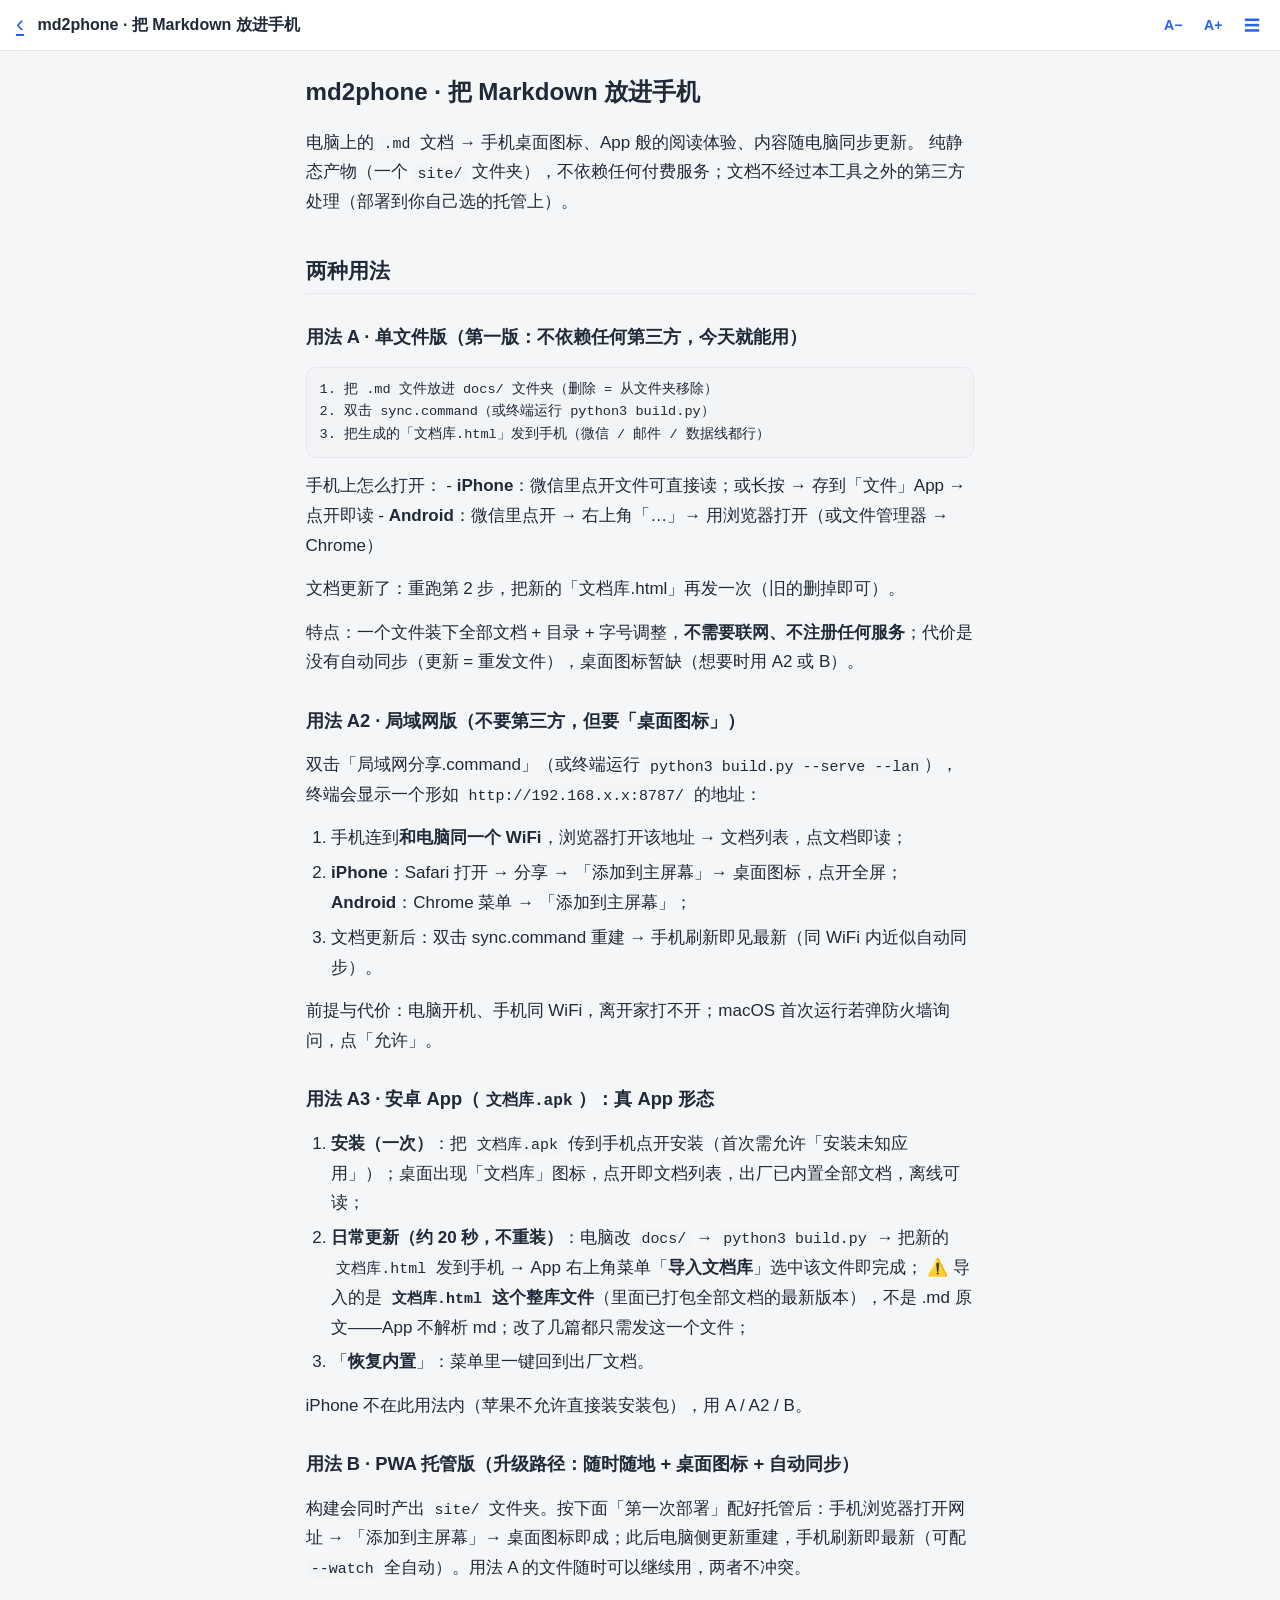
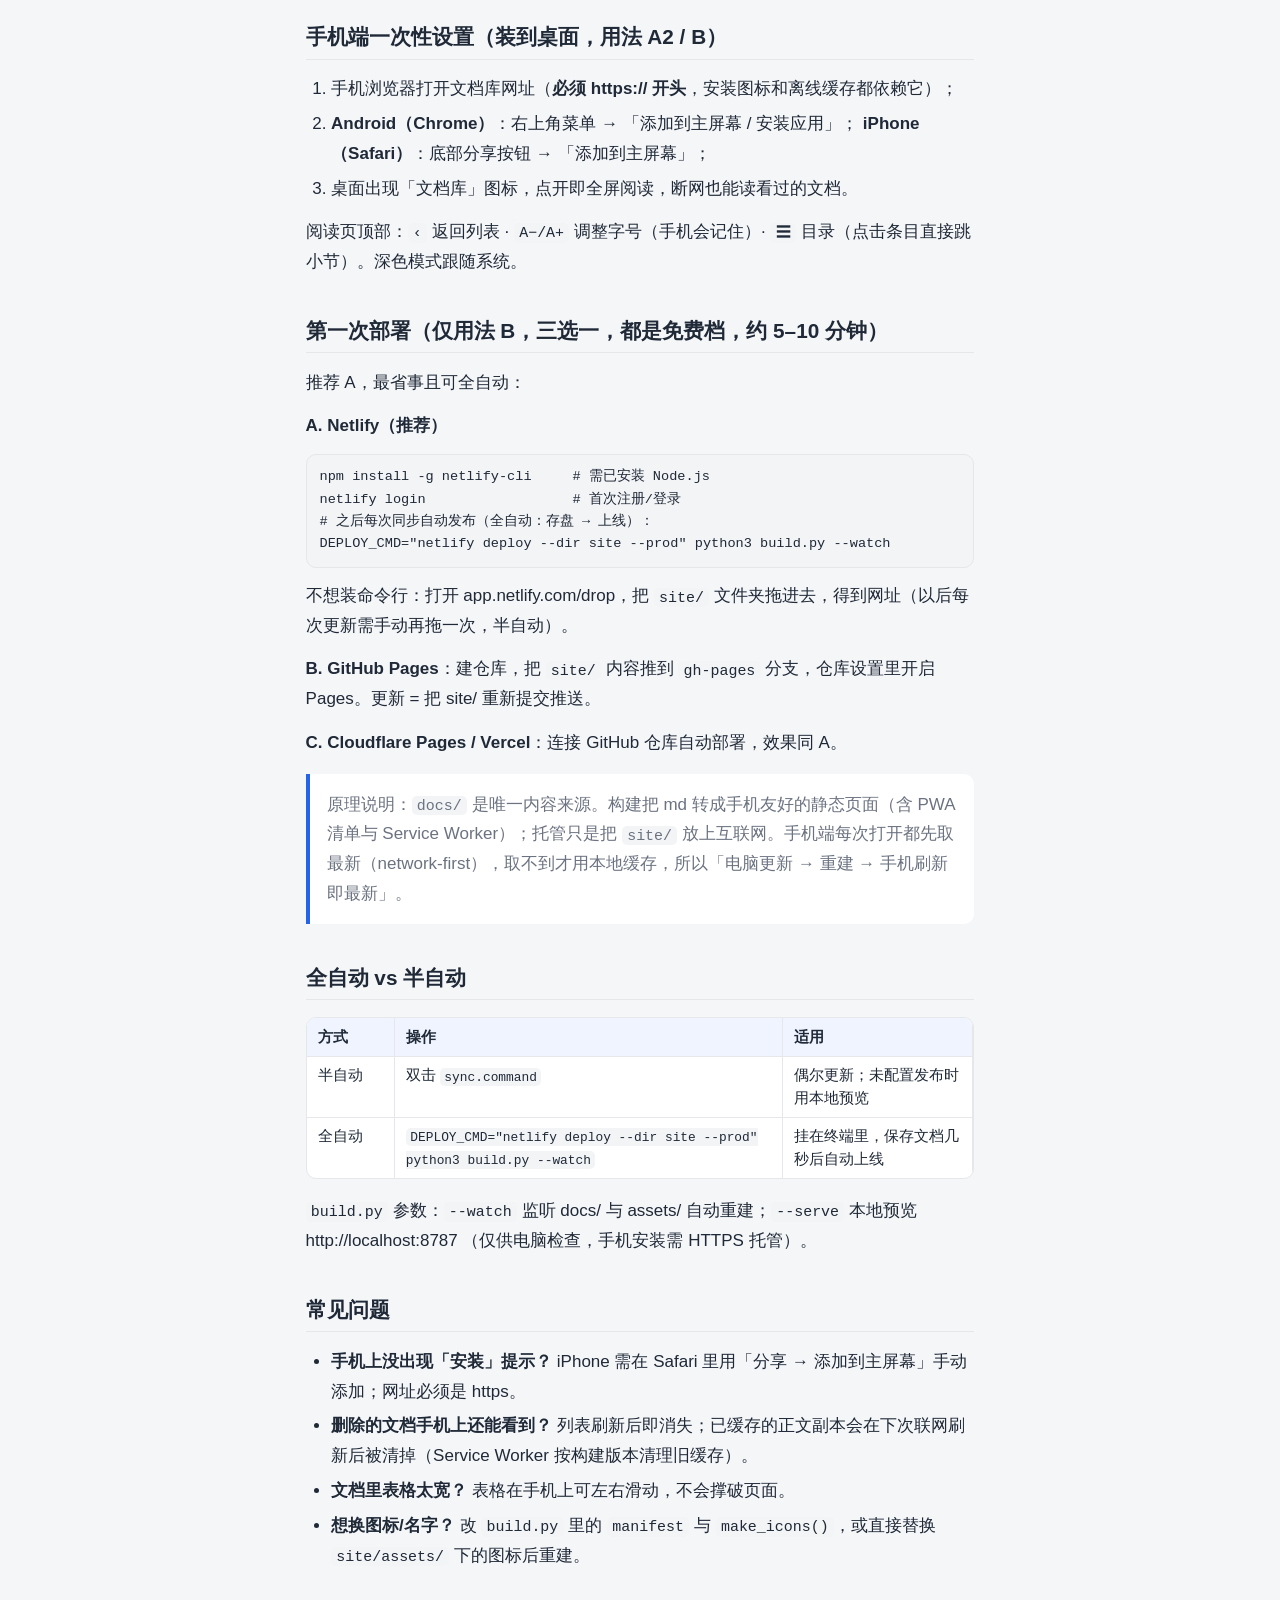
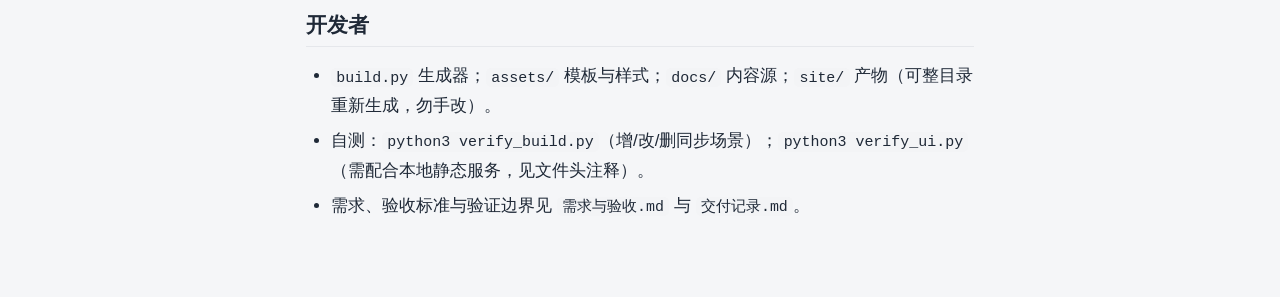
==== 04c6e90faa.html @ 12376748 "publish 2026-10-01 10:31:27（18 files）" ====
<!doctype html>
<html lang="zh-CN">
<head>
<meta charset="utf-8">
<meta name="viewport" content="width=device-width,initial-scale=1,viewport-fit=cover">
<title>md2phone · 把 Markdown 放进手机 · 文档库</title>
<meta name="theme-color" content="#2563eb">
<meta name="robots" content="noindex">
<meta name="apple-mobile-web-app-capable" content="yes">
<meta name="apple-mobile-web-app-status-bar-style" content="default">
<meta name="apple-mobile-web-app-title" content="文档库">
<link rel="manifest" href="manifest.webmanifest">
<link rel="apple-touch-icon" href="assets/apple-touch-icon.png">
<link rel="icon" type="image/png" href="assets/icon-64.png">
<link rel="stylesheet" href="style.css">
</head>
<body>
<header class="top">
  <a class="icon-btn back" href="index.html" aria-label="返回列表">‹</a>
  <div class="title">md2phone · 把 Markdown 放进手机</div>
  <button class="icon-btn fs" data-fs="-1" aria-label="缩小字号">A−</button>
  <button class="icon-btn fs" data-fs="1" aria-label="放大字号">A+</button>
  <button class="icon-btn" id="tocBtn" aria-label="目录">☰</button>
</header>
<div class="toc-backdrop"></div>
<nav class="toc-panel" aria-label="目录">
  <div class="toc-head">目录</div>
<a class="lv2" href="#_1">两种用法</a>
<a class="lv3" href="#a">用法 A · 单文件版（第一版：不依赖任何第三方，今天就能用）</a>
<a class="lv3" href="#a2">用法 A2 · 局域网版（不要第三方，但要「桌面图标」）</a>
<a class="lv3" href="#a3-appapk-app">用法 A3 · 安卓 App（文档库.apk）：真 App 形态</a>
<a class="lv3" href="#b-pwa">用法 B · PWA 托管版（升级路径：随时随地 + 桌面图标 + 自动同步）</a>
<a class="lv2" href="#a2-b">手机端一次性设置（装到桌面，用法 A2 / B）</a>
<a class="lv2" href="#b-510">第一次部署（仅用法 B，三选一，都是免费档，约 5–10 分钟）</a>
<a class="lv2" href="#vs">全自动 vs 半自动</a>
<a class="lv2" href="#_2">常见问题</a>
<a class="lv2" href="#_3">开发者</a>
</nav>
<main><article class="doc">
<h1 id="md2phone-markdown">md2phone · 把 Markdown 放进手机</h1>
<p>电脑上的 <code>.md</code> 文档 → 手机桌面图标、App 般的阅读体验、内容随电脑同步更新。
纯静态产物（一个 <code>site/</code> 文件夹），不依赖任何付费服务；文档不经过本工具之外的第三方处理（部署到你自己选的托管上）。</p>
<h2 id="_1">两种用法</h2>
<h3 id="a">用法 A · 单文件版（第一版：不依赖任何第三方，今天就能用）</h3>
<pre><code>1. 把 .md 文件放进 docs/ 文件夹（删除 = 从文件夹移除）
2. 双击 sync.command（或终端运行 python3 build.py）
3. 把生成的「文档库.html」发到手机（微信 / 邮件 / 数据线都行）
</code></pre>
<p>手机上怎么打开：
- <strong>iPhone</strong>：微信里点开文件可直接读；或长按 → 存到「文件」App → 点开即读
- <strong>Android</strong>：微信里点开 → 右上角「…」→ 用浏览器打开（或文件管理器 → Chrome）</p>
<p>文档更新了：重跑第 2 步，把新的「文档库.html」再发一次（旧的删掉即可）。</p>
<p>特点：一个文件装下全部文档 + 目录 + 字号调整，<strong>不需要联网、不注册任何服务</strong>；代价是没有自动同步（更新 = 重发文件），桌面图标暂缺（想要时用 A2 或 B）。</p>
<h3 id="a2">用法 A2 · 局域网版（不要第三方，但要「桌面图标」）</h3>
<p>双击「局域网分享.command」（或终端运行 <code>python3 build.py --serve --lan</code>），终端会显示一个形如 <code>http://192.168.x.x:8787/</code> 的地址：</p>
<ol>
<li>手机连到<strong>和电脑同一个 WiFi</strong>，浏览器打开该地址 → 文档列表，点文档即读；</li>
<li><strong>iPhone</strong>：Safari 打开 → 分享 → 「添加到主屏幕」→ 桌面图标，点开全屏；
   <strong>Android</strong>：Chrome 菜单 → 「添加到主屏幕」；</li>
<li>文档更新后：双击 sync.command 重建 → 手机刷新即见最新（同 WiFi 内近似自动同步）。</li>
</ol>
<p>前提与代价：电脑开机、手机同 WiFi，离开家打不开；macOS 首次运行若弹防火墙询问，点「允许」。</p>
<h3 id="a3-appapk-app">用法 A3 · 安卓 App（<code>文档库.apk</code>）：真 App 形态</h3>
<ol>
<li><strong>安装（一次）</strong>：把 <code>文档库.apk</code> 传到手机点开安装（首次需允许「安装未知应用」）；桌面出现「文档库」图标，点开即文档列表，出厂已内置全部文档，离线可读；</li>
<li><strong>日常更新（约 20 秒，不重装）</strong>：电脑改 <code>docs/</code> → <code>python3 build.py</code> → 把新的 <code>文档库.html</code> 发到手机 → App 右上角菜单「<strong>导入文档库</strong>」选中该文件即完成；
   ⚠️ 导入的是 <strong><code>文档库.html</code> 这个整库文件</strong>（里面已打包全部文档的最新版本），不是 .md 原文——App 不解析 md；改了几篇都只需发这一个文件；</li>
<li>「<strong>恢复内置</strong>」：菜单里一键回到出厂文档。</li>
</ol>
<p>iPhone 不在此用法内（苹果不允许直接装安装包），用 A / A2 / B。</p>
<h3 id="b-pwa">用法 B · PWA 托管版（升级路径：随时随地 + 桌面图标 + 自动同步）</h3>
<p>构建会同时产出 <code>site/</code> 文件夹。按下面「第一次部署」配好托管后：手机浏览器打开网址 → 「添加到主屏幕」→ 桌面图标即成；此后电脑侧更新重建，手机刷新即最新（可配 <code>--watch</code> 全自动）。用法 A 的文件随时可以继续用，两者不冲突。</p>
<h2 id="a2-b">手机端一次性设置（装到桌面，用法 A2 / B）</h2>
<ol>
<li>手机浏览器打开文档库网址（<strong>必须 https:// 开头</strong>，安装图标和离线缓存都依赖它）；</li>
<li><strong>Android（Chrome）</strong>：右上角菜单 → 「添加到主屏幕 / 安装应用」；
   <strong>iPhone（Safari）</strong>：底部分享按钮 → 「添加到主屏幕」；</li>
<li>桌面出现「文档库」图标，点开即全屏阅读，断网也能读看过的文档。</li>
</ol>
<p>阅读页顶部：<code>‹</code> 返回列表 · <code>A−/A+</code> 调整字号（手机会记住）· <code>☰</code> 目录（点击条目直接跳小节）。深色模式跟随系统。</p>
<h2 id="b-510">第一次部署（仅用法 B，三选一，都是免费档，约 5–10 分钟）</h2>
<p>推荐 A，最省事且可全自动：</p>
<p><strong>A. Netlify（推荐）</strong></p>
<pre><code class="language-bash">npm install -g netlify-cli     # 需已安装 Node.js
netlify login                  # 首次注册/登录
# 之后每次同步自动发布（全自动：存盘 → 上线）：
DEPLOY_CMD=&quot;netlify deploy --dir site --prod&quot; python3 build.py --watch
</code></pre>
<p>不想装命令行：打开 app.netlify.com/drop，把 <code>site/</code> 文件夹拖进去，得到网址（以后每次更新需手动再拖一次，半自动）。</p>
<p><strong>B. GitHub Pages</strong>：建仓库，把 <code>site/</code> 内容推到 <code>gh-pages</code> 分支，仓库设置里开启 Pages。更新 = 把 site/ 重新提交推送。</p>
<p><strong>C. Cloudflare Pages / Vercel</strong>：连接 GitHub 仓库自动部署，效果同 A。</p>
<blockquote>
<p>原理说明：<code>docs/</code> 是唯一内容来源。构建把 md 转成手机友好的静态页面（含 PWA 清单与 Service Worker）；托管只是把 <code>site/</code> 放上互联网。手机端每次打开都先取最新（network-first），取不到才用本地缓存，所以「电脑更新 → 重建 → 手机刷新即最新」。</p>
</blockquote>
<h2 id="vs">全自动 vs 半自动</h2>
<div class="table-wrap"><table>
<thead>
<tr>
<th>方式</th>
<th>操作</th>
<th>适用</th>
</tr>
</thead>
<tbody>
<tr>
<td>半自动</td>
<td>双击 <code>sync.command</code></td>
<td>偶尔更新；未配置发布时用本地预览</td>
</tr>
<tr>
<td>全自动</td>
<td><code>DEPLOY_CMD="netlify deploy --dir site --prod" python3 build.py --watch</code></td>
<td>挂在终端里，保存文档几秒后自动上线</td>
</tr>
</tbody>
</table></div>
<p><code>build.py</code> 参数：<code>--watch</code> 监听 docs/ 与 assets/ 自动重建；<code>--serve</code> 本地预览 http://localhost:8787 （仅供电脑检查，手机安装需 HTTPS 托管）。</p>
<h2 id="_2">常见问题</h2>
<ul>
<li><strong>手机上没出现「安装」提示？</strong> iPhone 需在 Safari 里用「分享 → 添加到主屏幕」手动添加；网址必须是 https。</li>
<li><strong>删除的文档手机上还能看到？</strong> 列表刷新后即消失；已缓存的正文副本会在下次联网刷新后被清掉（Service Worker 按构建版本清理旧缓存）。</li>
<li><strong>文档里表格太宽？</strong> 表格在手机上可左右滑动，不会撑破页面。</li>
<li><strong>想换图标/名字？</strong> 改 <code>build.py</code> 里的 <code>manifest</code> 与 <code>make_icons()</code>，或直接替换 <code>site/assets/</code> 下的图标后重建。</li>
</ul>
<h2 id="_3">开发者</h2>
<ul>
<li><code>build.py</code> 生成器；<code>assets/</code> 模板与样式；<code>docs/</code> 内容源；<code>site/</code> 产物（可整目录重新生成，勿手改）。</li>
<li>自测：<code>python3 verify_build.py</code>（增/改/删同步场景）；<code>python3 verify_ui.py</code>（需配合本地静态服务，见文件头注释）。</li>
<li>需求、验收标准与验证边界见 <code>需求与验收.md</code> 与 <code>交付记录.md</code>。</li>
</ul>
</article></main>
<script src="app.js"></script>
</body>
</html>
---- style.css ----
:root {
  --fs: 17px;
  --bg: #f5f6f8;
  --card: #ffffff;
  --text: #1f2937;
  --muted: #6b7280;
  --brand: #2563eb;
  --brand-weak: #eff4ff;
  --line: #e5e7eb;
  --code-bg: #f3f4f6;
  --shadow: 0 1px 3px rgba(15, 23, 42, .08);
}
@media (prefers-color-scheme: dark) {
  :root {
    --bg: #0f1419;
    --card: #1a2028;
    --text: #e6e9ee;
    --muted: #9aa4b2;
    --brand: #6d9bff;
    --brand-weak: #1c2740;
    --line: #2a323d;
    --code-bg: #242c37;
    --shadow: 0 1px 3px rgba(0, 0, 0, .4);
  }
}
* { box-sizing: border-box; }
html { -webkit-text-size-adjust: 100%; }
body {
  margin: 0;
  background: var(--bg);
  color: var(--text);
  font: var(--fs)/1.75 -apple-system, "PingFang SC", "Noto Sans SC", "Microsoft YaHei", sans-serif;
}

/* ---- 顶栏 ---- */
.top {
  position: sticky; top: 0; z-index: 10;
  display: flex; align-items: center; gap: .25rem;
  padding: .55rem .7rem;
  padding-top: calc(.55rem + env(safe-area-inset-top));
  background: var(--card);
  border-bottom: 1px solid var(--line);
}
.top .title {
  flex: 1; min-width: 0;
  font-size: 1rem; font-weight: 600;
  white-space: nowrap; overflow: hidden; text-overflow: ellipsis;
}
.top .title.brand { text-align: left; padding-left: .35rem; }
.top .count { font-size: .78rem; color: var(--muted); white-space: nowrap; }
.icon-btn {
  flex: none;
  border: none; background: none; color: var(--brand);
  font-size: 1.02rem; line-height: 1;
  padding: .42rem .55rem; border-radius: .55rem;
  cursor: pointer; -webkit-tap-highlight-color: transparent;
}
.icon-btn:active { background: var(--brand-weak); }
.icon-btn.back { font-size: 1.5rem; padding: .2rem .6rem .35rem .3rem; }
.icon-btn.fs { font-size: .88rem; font-weight: 600; }

/* ---- 首页列表 ---- */
.list { max-width: 40rem; margin: 0 auto; padding: 1rem .9rem 2rem; }
.card {
  display: block;
  background: var(--card);
  border: 1px solid var(--line);
  border-radius: 14px;
  padding: .95rem 1.1rem;
  margin-bottom: .8rem;
  box-shadow: var(--shadow);
  color: inherit; text-decoration: none;
}
.card:active { background: var(--brand-weak); }
.card h2 { margin: 0 0 .35rem; font-size: 1.02rem; line-height: 1.5; }
.card .meta { font-size: .78rem; color: var(--muted); }
.empty {
  text-align: center; color: var(--muted);
  padding: 3.5rem 1rem; font-size: .92rem; line-height: 2;
}
.foot {
  max-width: 40rem; margin: 0 auto;
  padding: 0 1rem calc(1.5rem + env(safe-area-inset-bottom));
  text-align: center; font-size: .72rem; color: var(--muted);
}

/* ---- 阅读页 ---- */
main > .doc, main > article {
  max-width: 44rem; margin: 0 auto;
  padding: 1.15rem 1.1rem calc(4rem + env(safe-area-inset-bottom));
}
.doc h1 { font-size: 1.42em; line-height: 1.4; margin: .2em 0 .8em; }
.doc h2 {
  font-size: 1.22em; line-height: 1.45;
  margin: 1.9em 0 .7em; padding-bottom: .3em;
  border-bottom: 1px solid var(--line);
}
.doc h3 { font-size: 1.08em; margin: 1.5em 0 .5em; }
.doc h4 { font-size: 1em; margin: 1.3em 0 .4em; }
.doc p { margin: .8em 0; }
.doc ul, .doc ol { padding-left: 1.5em; margin: .8em 0; }
.doc li { margin: .3em 0; }
.doc li > p { margin: .3em 0; }
.doc a { color: var(--brand); }
.doc hr { border: none; border-top: 1px solid var(--line); margin: 2em 0; }
.doc img { max-width: 100%; height: auto; border-radius: 10px; }
.doc blockquote {
  margin: 1em 0; padding: .55em 1em;
  border-left: 4px solid var(--brand);
  background: var(--card); border-radius: 0 10px 10px 0;
  color: var(--muted);
}
.doc blockquote p { margin: .35em 0; }

/* 表格：容器内横向滚动，不撑破页面 */
.table-wrap {
  overflow-x: auto; -webkit-overflow-scrolling: touch;
  margin: 1em 0;
  border: 1px solid var(--line); border-radius: 10px;
  background: var(--card);
}
.doc table { border-collapse: collapse; font-size: .86em; line-height: 1.55; }
.doc th, .doc td {
  padding: .5em .75em;
  border-bottom: 1px solid var(--line);
  border-right: 1px solid var(--line);
  text-align: left; vertical-align: top;
  min-width: 6em; /* 防止窄列被压成一字一行（中文短词 4 字需 ~5.5em） */
}
.doc th { white-space: nowrap; background: var(--brand-weak); font-weight: 600; }
.doc tr:last-child td { border-bottom: none; }

/* 代码块 */
.doc pre {
  background: var(--code-bg);
  border: 1px solid var(--line);
  border-radius: 10px;
  padding: .8em .95em;
  overflow-x: auto; -webkit-overflow-scrolling: touch;
  font-size: .8em; line-height: 1.65;
}
.doc code {
  font-family: ui-monospace, SFMono-Regular, Menlo, Consolas, monospace;
  background: var(--code-bg);
  padding: .12em .35em; border-radius: 5px;
  font-size: .88em;
}
.doc pre code { background: none; padding: 0; font-size: 1em; }
.codehilite { background: var(--code-bg); border-radius: 10px; }
.codehilite pre { border: none; margin: 0; background: none; }

/* ---- 目录抽屉 ---- */
.toc-backdrop {
  position: fixed; inset: 0; z-index: 19;
  background: rgba(0, 0, 0, .38);
  opacity: 0; pointer-events: none; transition: opacity .2s;
}
body.toc-open .toc-backdrop { opacity: 1; pointer-events: auto; }
.toc-panel {
  position: fixed; top: 0; bottom: 0; left: 0; z-index: 20;
  width: min(82vw, 21rem);
  background: var(--card);
  border-right: 1px solid var(--line);
  transform: translateX(-102%);
  transition: transform .22s ease;
  overflow-y: auto; -webkit-overflow-scrolling: touch;
  padding: calc(1rem + env(safe-area-inset-top)) .45rem 2.5rem;
}
body.toc-open .toc-panel { transform: none; }
.toc-head {
  font-size: .82rem; color: var(--muted); font-weight: 600;
  padding: .2rem .9rem .55rem;
  border-bottom: 1px solid var(--line); margin-bottom: .4rem;
}
.toc-panel a {
  display: block;
  padding: .45em .9em;
  color: var(--text); text-decoration: none;
  font-size: .86em; line-height: 1.5;
  border-radius: 8px;
}
.toc-panel a:active { background: var(--brand-weak); }
.toc-panel a.lv3 { padding-left: 2em; color: var(--muted); font-size: .8em; }
.toc-none { padding: 1em .9rem; color: var(--muted); font-size: .85em; }
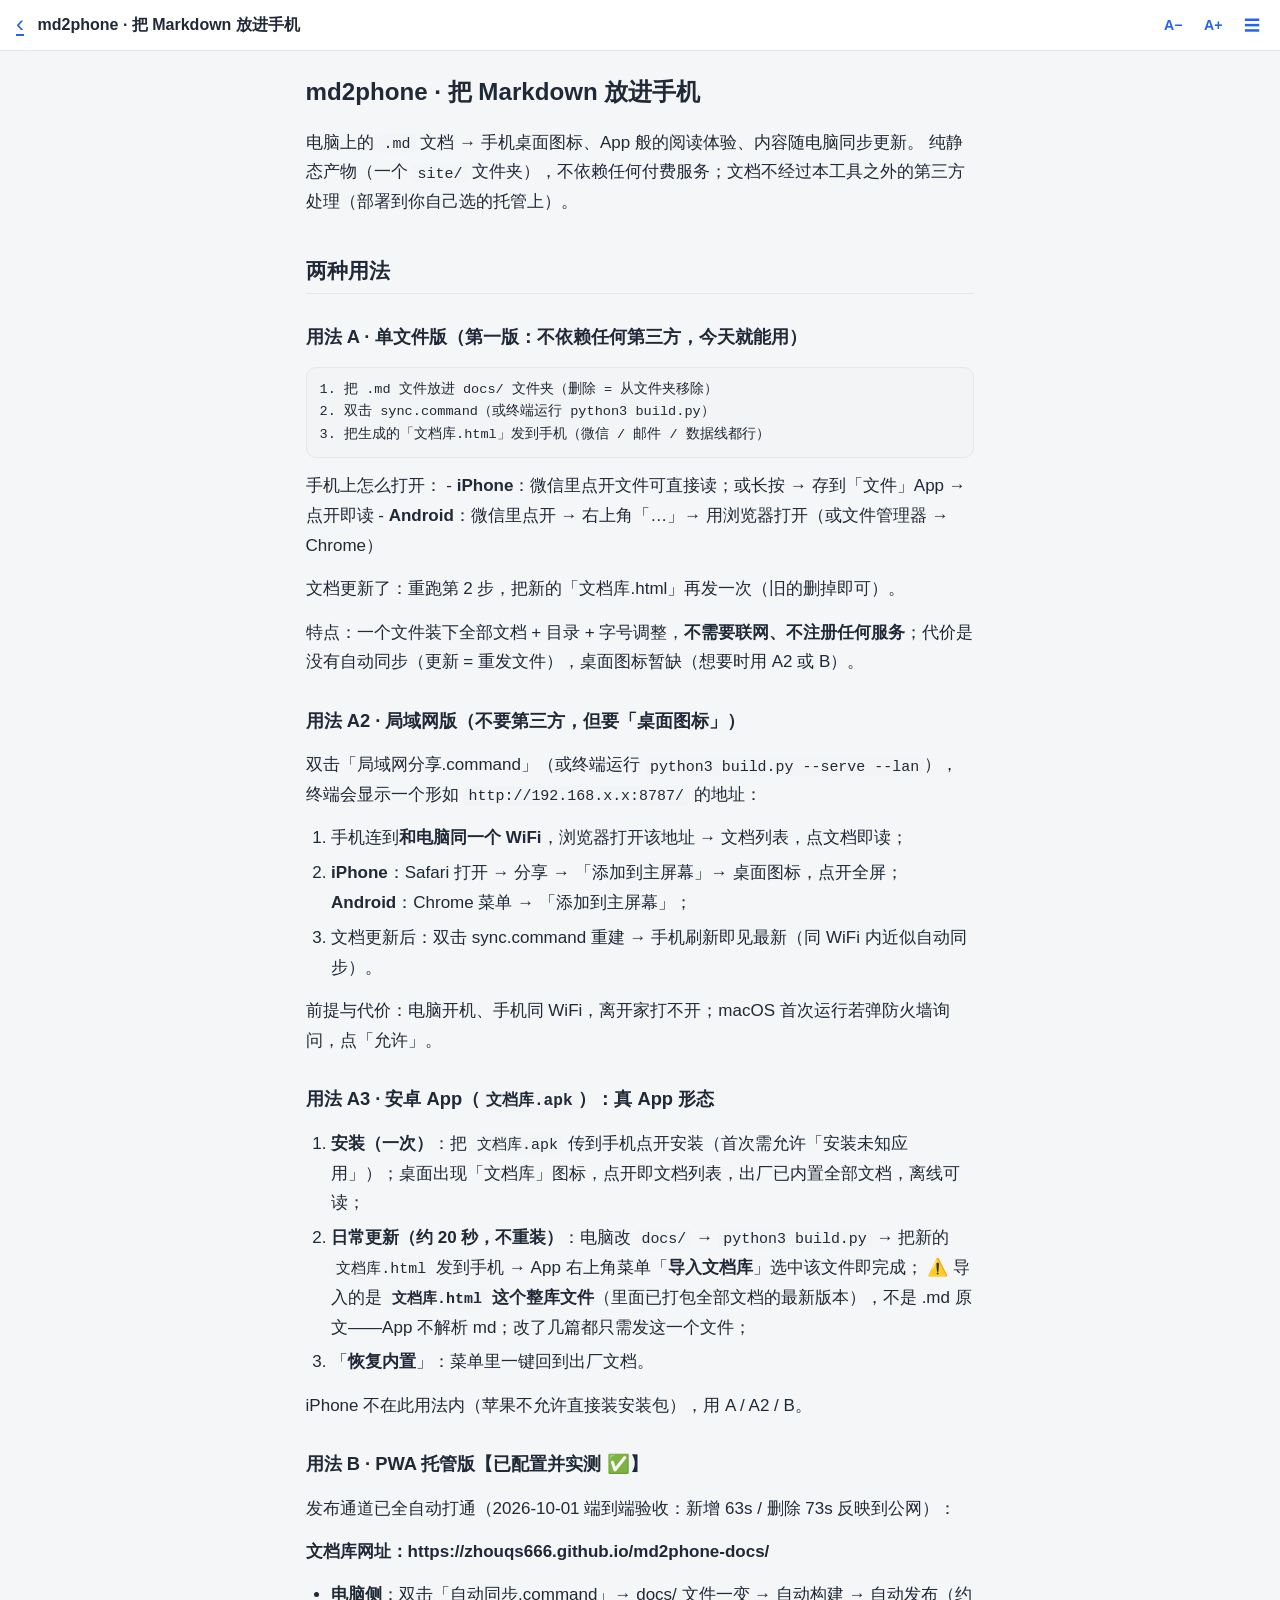
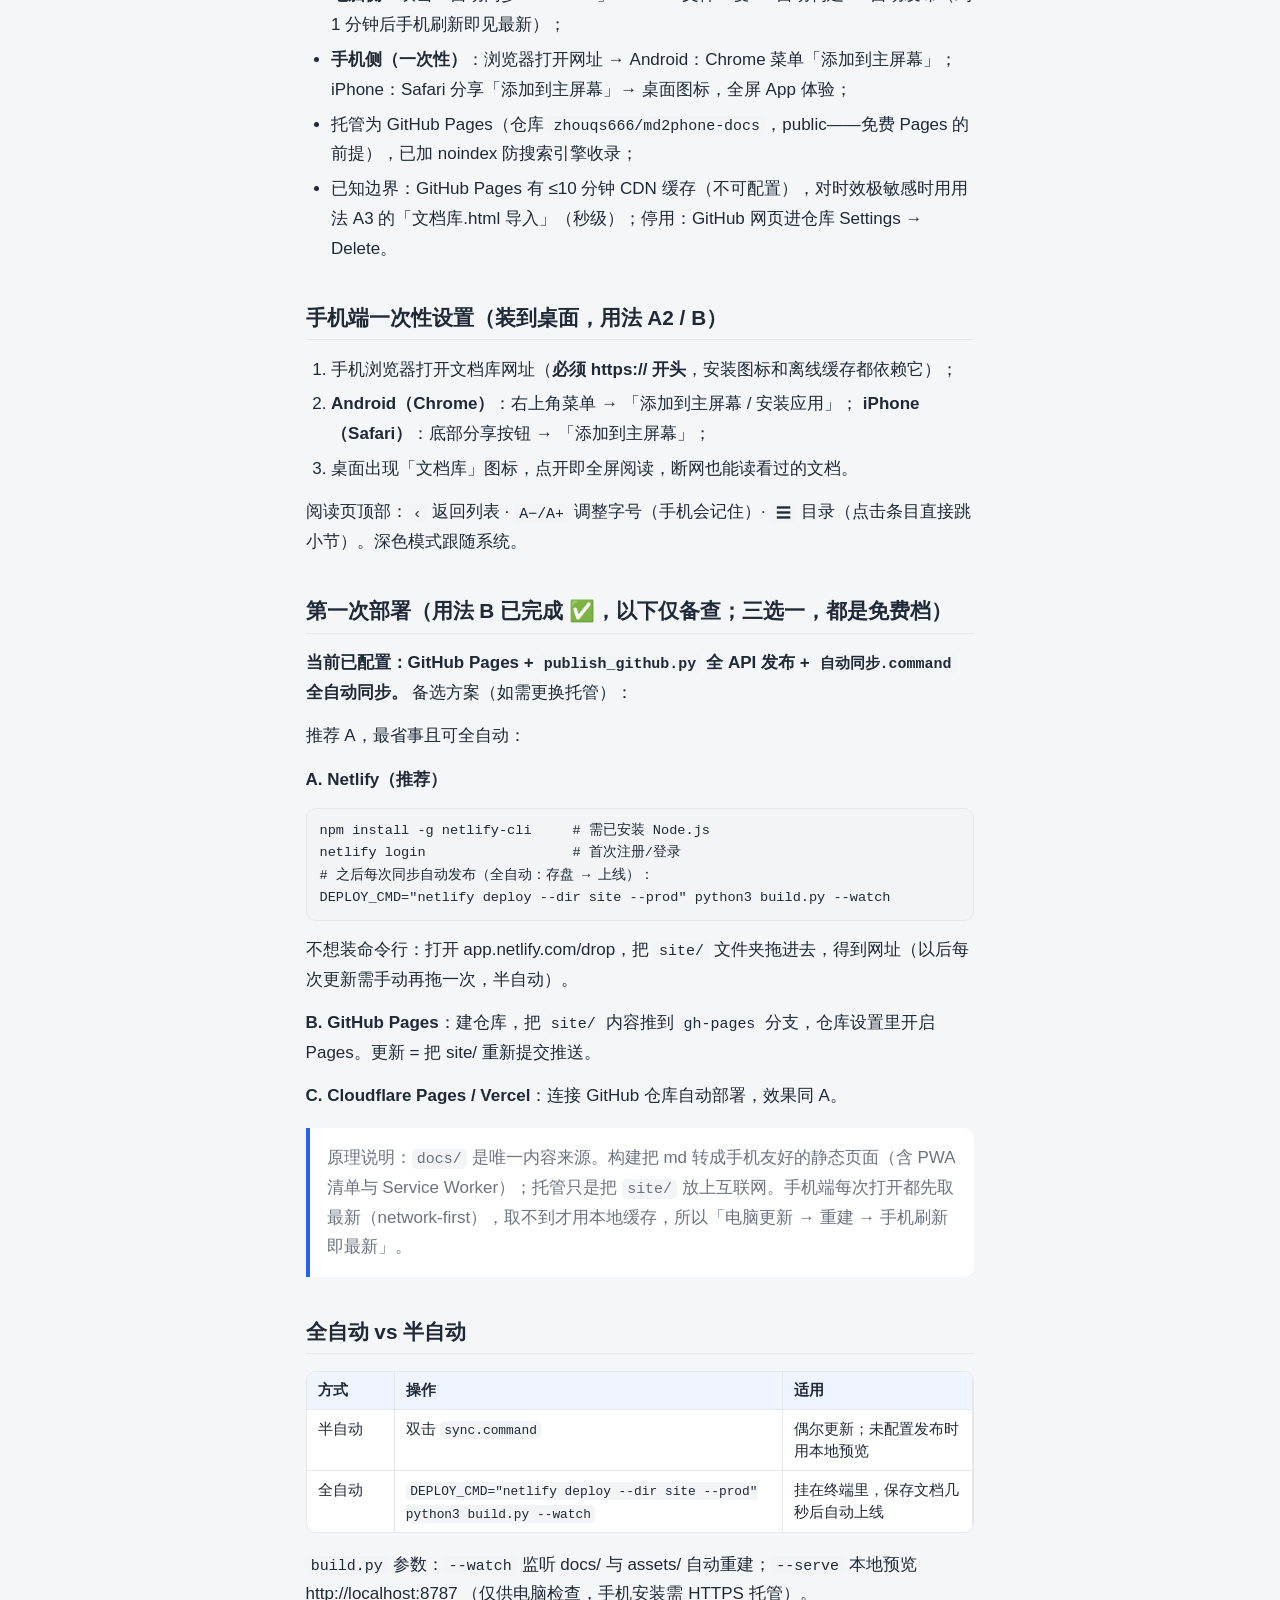
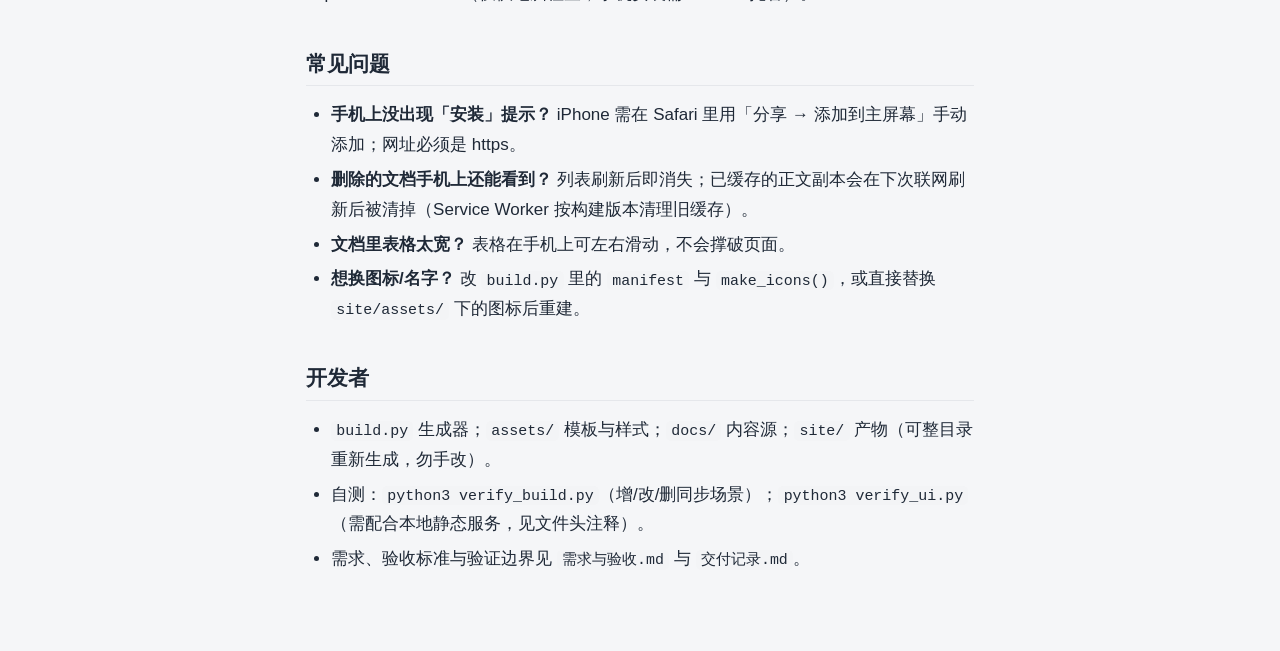
==== commit 2567ee37: "publish 2026-10-01 11:20:07（19 files）" ====
--- a/04c6e90faa.html
+++ b/04c6e90faa.html
@@ -29,9 +29,9 @@
 <a class="lv3" href="#a">用法 A · 单文件版（第一版：不依赖任何第三方，今天就能用）</a>
 <a class="lv3" href="#a2">用法 A2 · 局域网版（不要第三方，但要「桌面图标」）</a>
 <a class="lv3" href="#a3-appapk-app">用法 A3 · 安卓 App（文档库.apk）：真 App 形态</a>
-<a class="lv3" href="#b-pwa">用法 B · PWA 托管版（升级路径：随时随地 + 桌面图标 + 自动同步）</a>
+<a class="lv3" href="#b-pwa">用法 B · PWA 托管版【已配置并实测 ✅】</a>
 <a class="lv2" href="#a2-b">手机端一次性设置（装到桌面，用法 A2 / B）</a>
-<a class="lv2" href="#b-510">第一次部署（仅用法 B，三选一，都是免费档，约 5–10 分钟）</a>
+<a class="lv2" href="#b">第一次部署（用法 B 已完成 ✅，以下仅备查；三选一，都是免费档）</a>
 <a class="lv2" href="#vs">全自动 vs 半自动</a>
 <a class="lv2" href="#_2">常见问题</a>
 <a class="lv2" href="#_3">开发者</a>
@@ -68,8 +68,15 @@
 <li>「<strong>恢复内置</strong>」：菜单里一键回到出厂文档。</li>
 </ol>
 <p>iPhone 不在此用法内（苹果不允许直接装安装包），用 A / A2 / B。</p>
-<h3 id="b-pwa">用法 B · PWA 托管版（升级路径：随时随地 + 桌面图标 + 自动同步）</h3>
-<p>构建会同时产出 <code>site/</code> 文件夹。按下面「第一次部署」配好托管后：手机浏览器打开网址 → 「添加到主屏幕」→ 桌面图标即成；此后电脑侧更新重建，手机刷新即最新（可配 <code>--watch</code> 全自动）。用法 A 的文件随时可以继续用，两者不冲突。</p>
+<h3 id="b-pwa">用法 B · PWA 托管版【已配置并实测 ✅】</h3>
+<p>发布通道已全自动打通（2026-10-01 端到端验收：新增 63s / 删除 73s 反映到公网）：</p>
+<p><strong>文档库网址：https://zhouqs666.github.io/md2phone-docs/</strong></p>
+<ul>
+<li><strong>电脑侧</strong>：双击「自动同步.command」→ docs/ 文件一变 → 自动构建 → 自动发布（约 1 分钟后手机刷新即见最新）；</li>
+<li><strong>手机侧（一次性）</strong>：浏览器打开网址 → Android：Chrome 菜单「添加到主屏幕」；iPhone：Safari 分享「添加到主屏幕」→ 桌面图标，全屏 App 体验；</li>
+<li>托管为 GitHub Pages（仓库 <code>zhouqs666/md2phone-docs</code>，public——免费 Pages 的前提），已加 noindex 防搜索引擎收录；</li>
+<li>已知边界：GitHub Pages 有 ≤10 分钟 CDN 缓存（不可配置），对时效极敏感时用用法 A3 的「文档库.html 导入」（秒级）；停用：GitHub 网页进仓库 Settings → Delete。</li>
+</ul>
 <h2 id="a2-b">手机端一次性设置（装到桌面，用法 A2 / B）</h2>
 <ol>
 <li>手机浏览器打开文档库网址（<strong>必须 https:// 开头</strong>，安装图标和离线缓存都依赖它）；</li>
@@ -78,7 +85,9 @@
 <li>桌面出现「文档库」图标，点开即全屏阅读，断网也能读看过的文档。</li>
 </ol>
 <p>阅读页顶部：<code>‹</code> 返回列表 · <code>A−/A+</code> 调整字号（手机会记住）· <code>☰</code> 目录（点击条目直接跳小节）。深色模式跟随系统。</p>
-<h2 id="b-510">第一次部署（仅用法 B，三选一，都是免费档，约 5–10 分钟）</h2>
+<h2 id="b">第一次部署（用法 B 已完成 ✅，以下仅备查；三选一，都是免费档）</h2>
+<p><strong>当前已配置：GitHub Pages + <code>publish_github.py</code> 全 API 发布 + <code>自动同步.command</code> 全自动同步。</strong>
+备选方案（如需更换托管）：</p>
 <p>推荐 A，最省事且可全自动：</p>
 <p><strong>A. Netlify（推荐）</strong></p>
 <pre><code class="language-bash">npm install -g netlify-cli     # 需已安装 Node.js
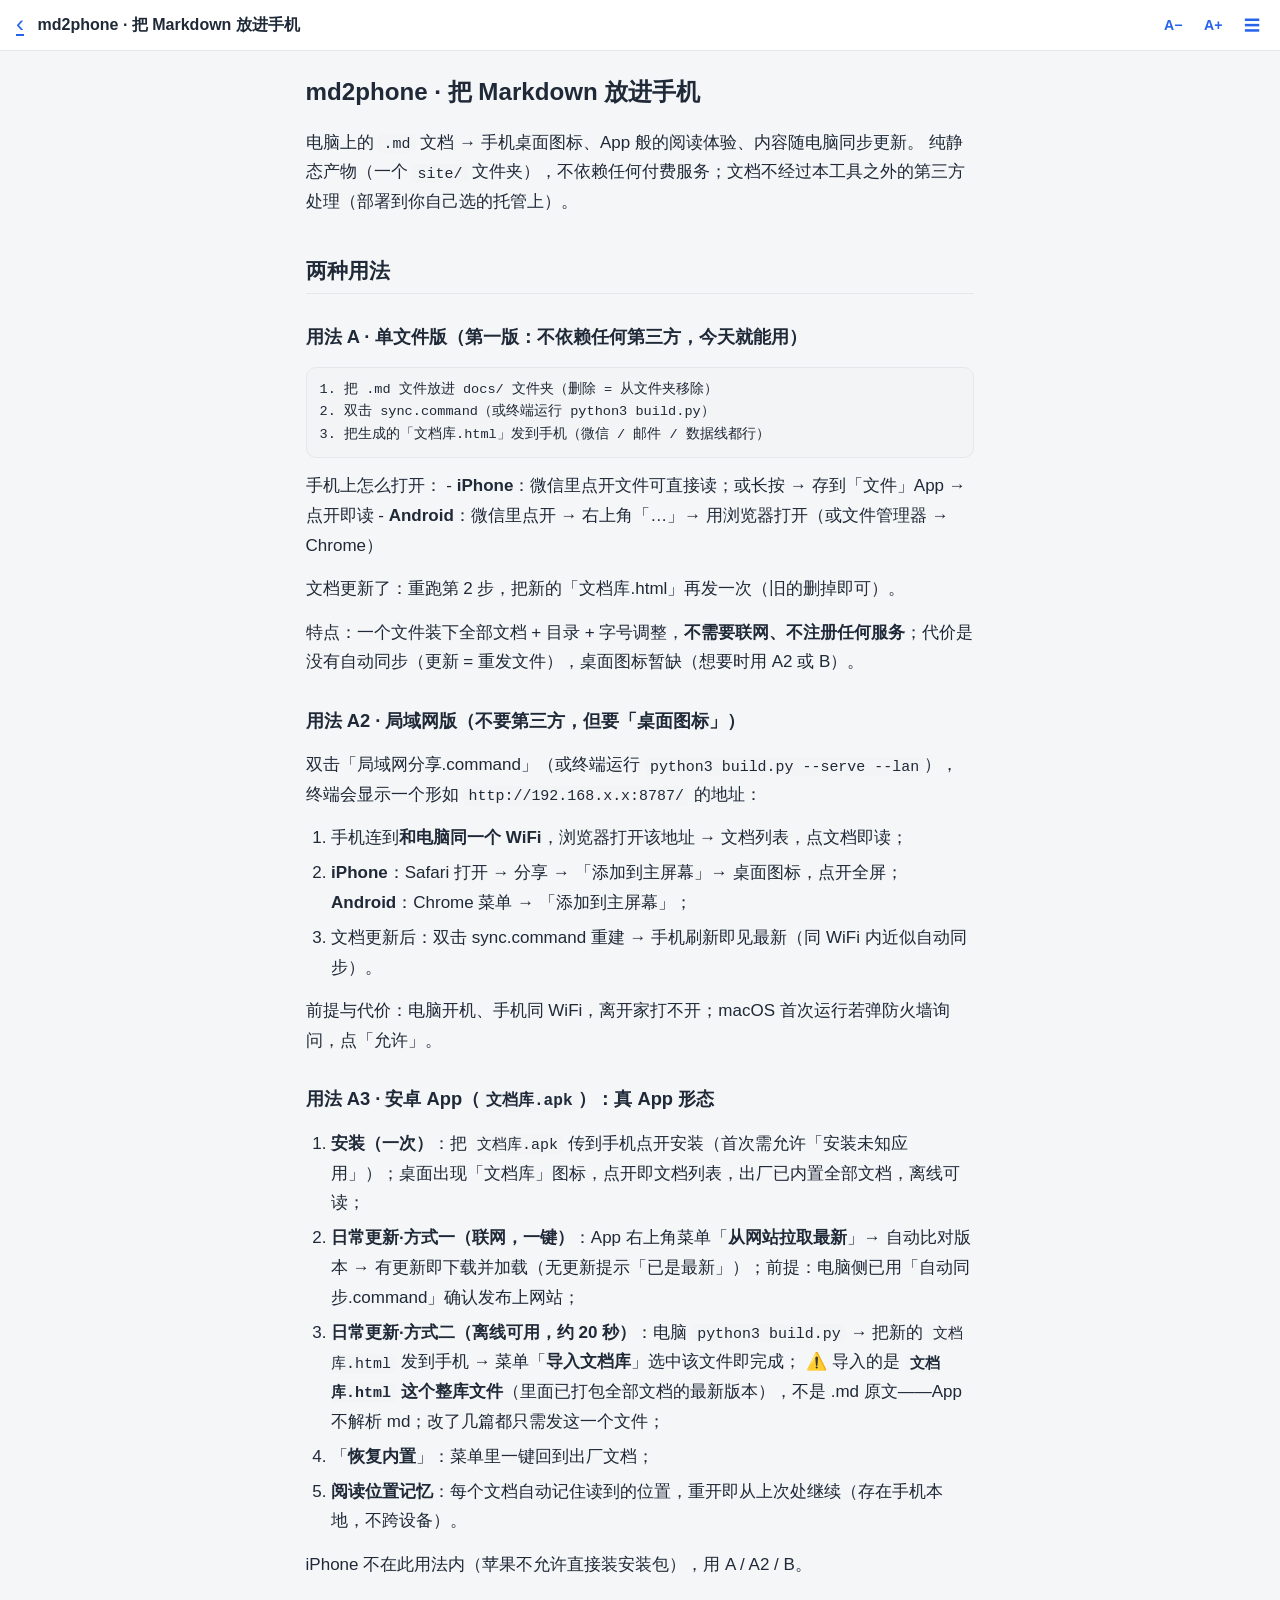
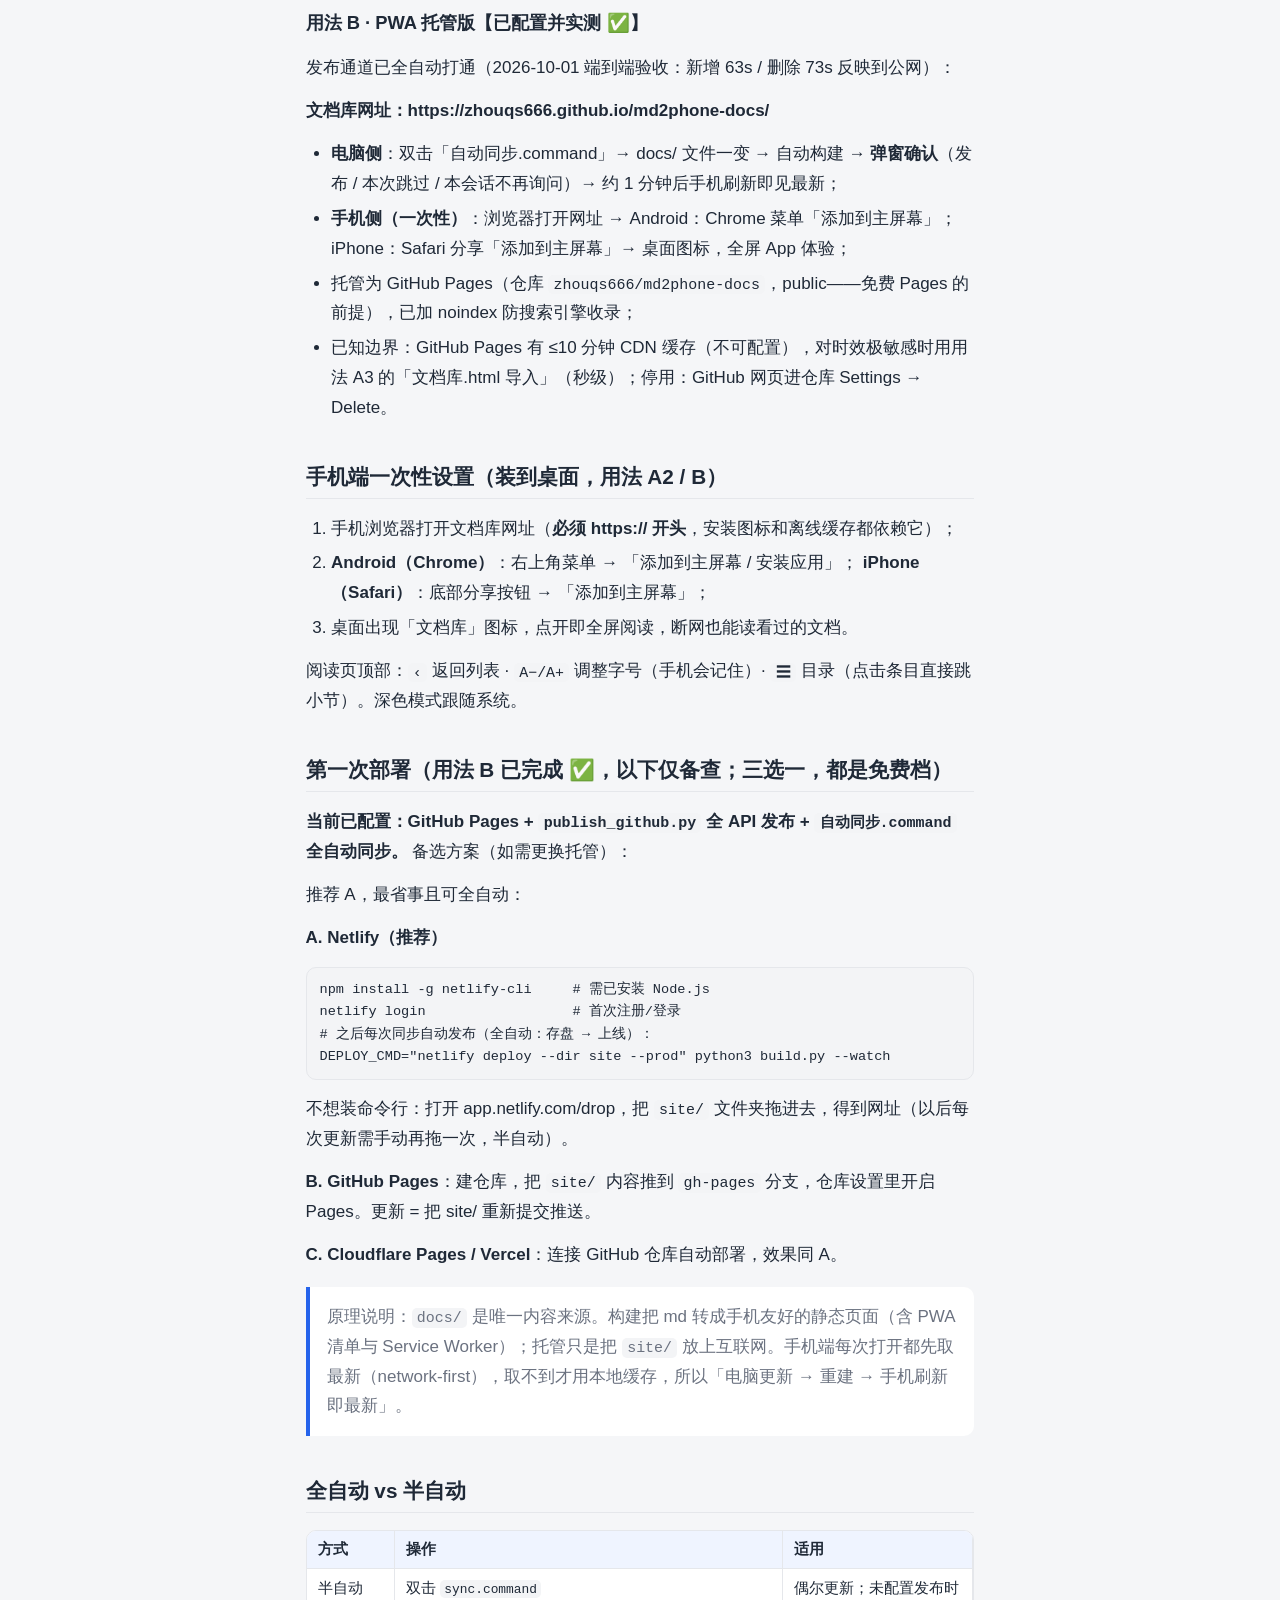
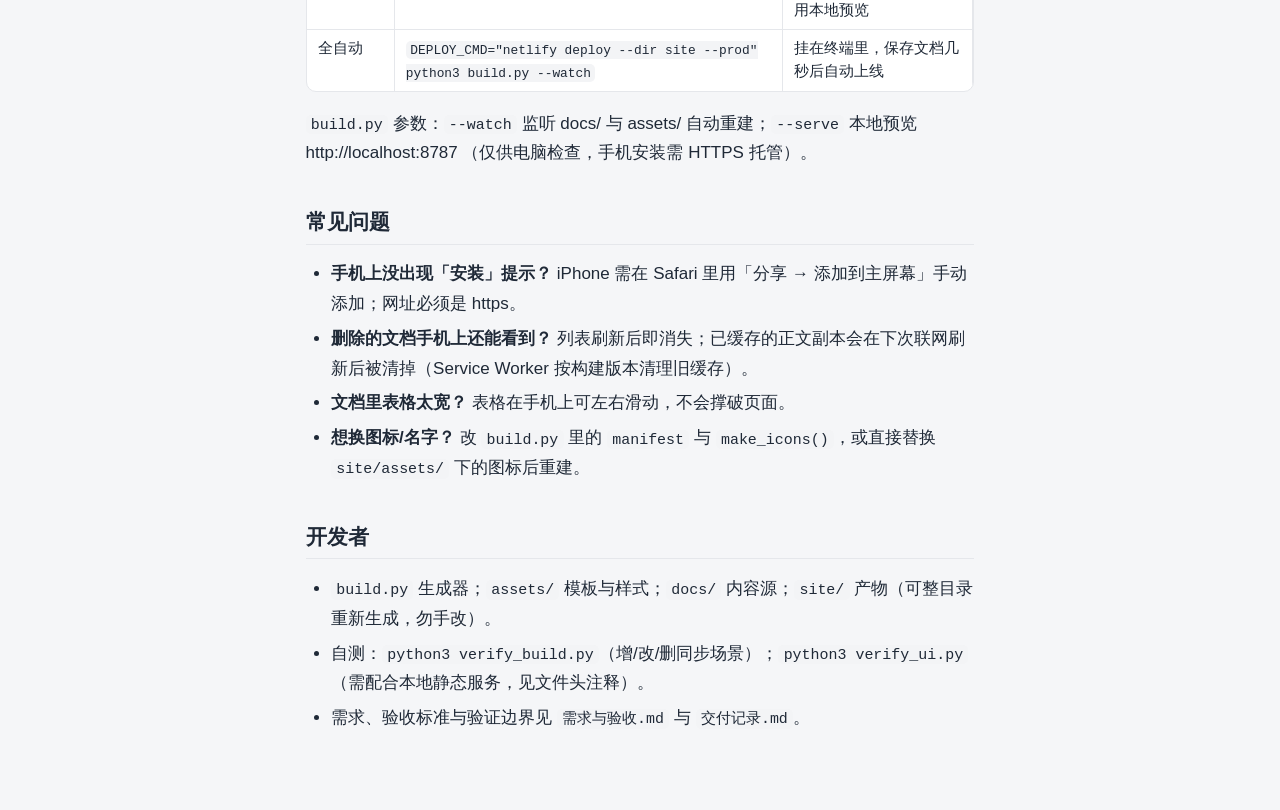
==== commit 61ac467a: "publish 2026-10-01 21:38:37（21 files）" ====
--- a/04c6e90faa.html
+++ b/04c6e90faa.html
@@ -63,16 +63,18 @@
 <h3 id="a3-appapk-app">用法 A3 · 安卓 App（<code>文档库.apk</code>）：真 App 形态</h3>
 <ol>
 <li><strong>安装（一次）</strong>：把 <code>文档库.apk</code> 传到手机点开安装（首次需允许「安装未知应用」）；桌面出现「文档库」图标，点开即文档列表，出厂已内置全部文档，离线可读；</li>
-<li><strong>日常更新（约 20 秒，不重装）</strong>：电脑改 <code>docs/</code> → <code>python3 build.py</code> → 把新的 <code>文档库.html</code> 发到手机 → App 右上角菜单「<strong>导入文档库</strong>」选中该文件即完成；
+<li><strong>日常更新·方式一（联网，一键）</strong>：App 右上角菜单「<strong>从网站拉取最新</strong>」→ 自动比对版本 → 有更新即下载并加载（无更新提示「已是最新」）；前提：电脑侧已用「自动同步.command」确认发布上网站；</li>
+<li><strong>日常更新·方式二（离线可用，约 20 秒）</strong>：电脑 <code>python3 build.py</code> → 把新的 <code>文档库.html</code> 发到手机 → 菜单「<strong>导入文档库</strong>」选中该文件即完成；
    ⚠️ 导入的是 <strong><code>文档库.html</code> 这个整库文件</strong>（里面已打包全部文档的最新版本），不是 .md 原文——App 不解析 md；改了几篇都只需发这一个文件；</li>
-<li>「<strong>恢复内置</strong>」：菜单里一键回到出厂文档。</li>
+<li>「<strong>恢复内置</strong>」：菜单里一键回到出厂文档；</li>
+<li><strong>阅读位置记忆</strong>：每个文档自动记住读到的位置，重开即从上次处继续（存在手机本地，不跨设备）。</li>
 </ol>
 <p>iPhone 不在此用法内（苹果不允许直接装安装包），用 A / A2 / B。</p>
 <h3 id="b-pwa">用法 B · PWA 托管版【已配置并实测 ✅】</h3>
 <p>发布通道已全自动打通（2026-10-01 端到端验收：新增 63s / 删除 73s 反映到公网）：</p>
 <p><strong>文档库网址：https://zhouqs666.github.io/md2phone-docs/</strong></p>
 <ul>
-<li><strong>电脑侧</strong>：双击「自动同步.command」→ docs/ 文件一变 → 自动构建 → 自动发布（约 1 分钟后手机刷新即见最新）；</li>
+<li><strong>电脑侧</strong>：双击「自动同步.command」→ docs/ 文件一变 → 自动构建 → <strong>弹窗确认</strong>（发布 / 本次跳过 / 本会话不再询问）→ 约 1 分钟后手机刷新即见最新；</li>
 <li><strong>手机侧（一次性）</strong>：浏览器打开网址 → Android：Chrome 菜单「添加到主屏幕」；iPhone：Safari 分享「添加到主屏幕」→ 桌面图标，全屏 App 体验；</li>
 <li>托管为 GitHub Pages（仓库 <code>zhouqs666/md2phone-docs</code>，public——免费 Pages 的前提），已加 noindex 防搜索引擎收录；</li>
 <li>已知边界：GitHub Pages 有 ≤10 分钟 CDN 缓存（不可配置），对时效极敏感时用用法 A3 的「文档库.html 导入」（秒级）；停用：GitHub 网页进仓库 Settings → Delete。</li>
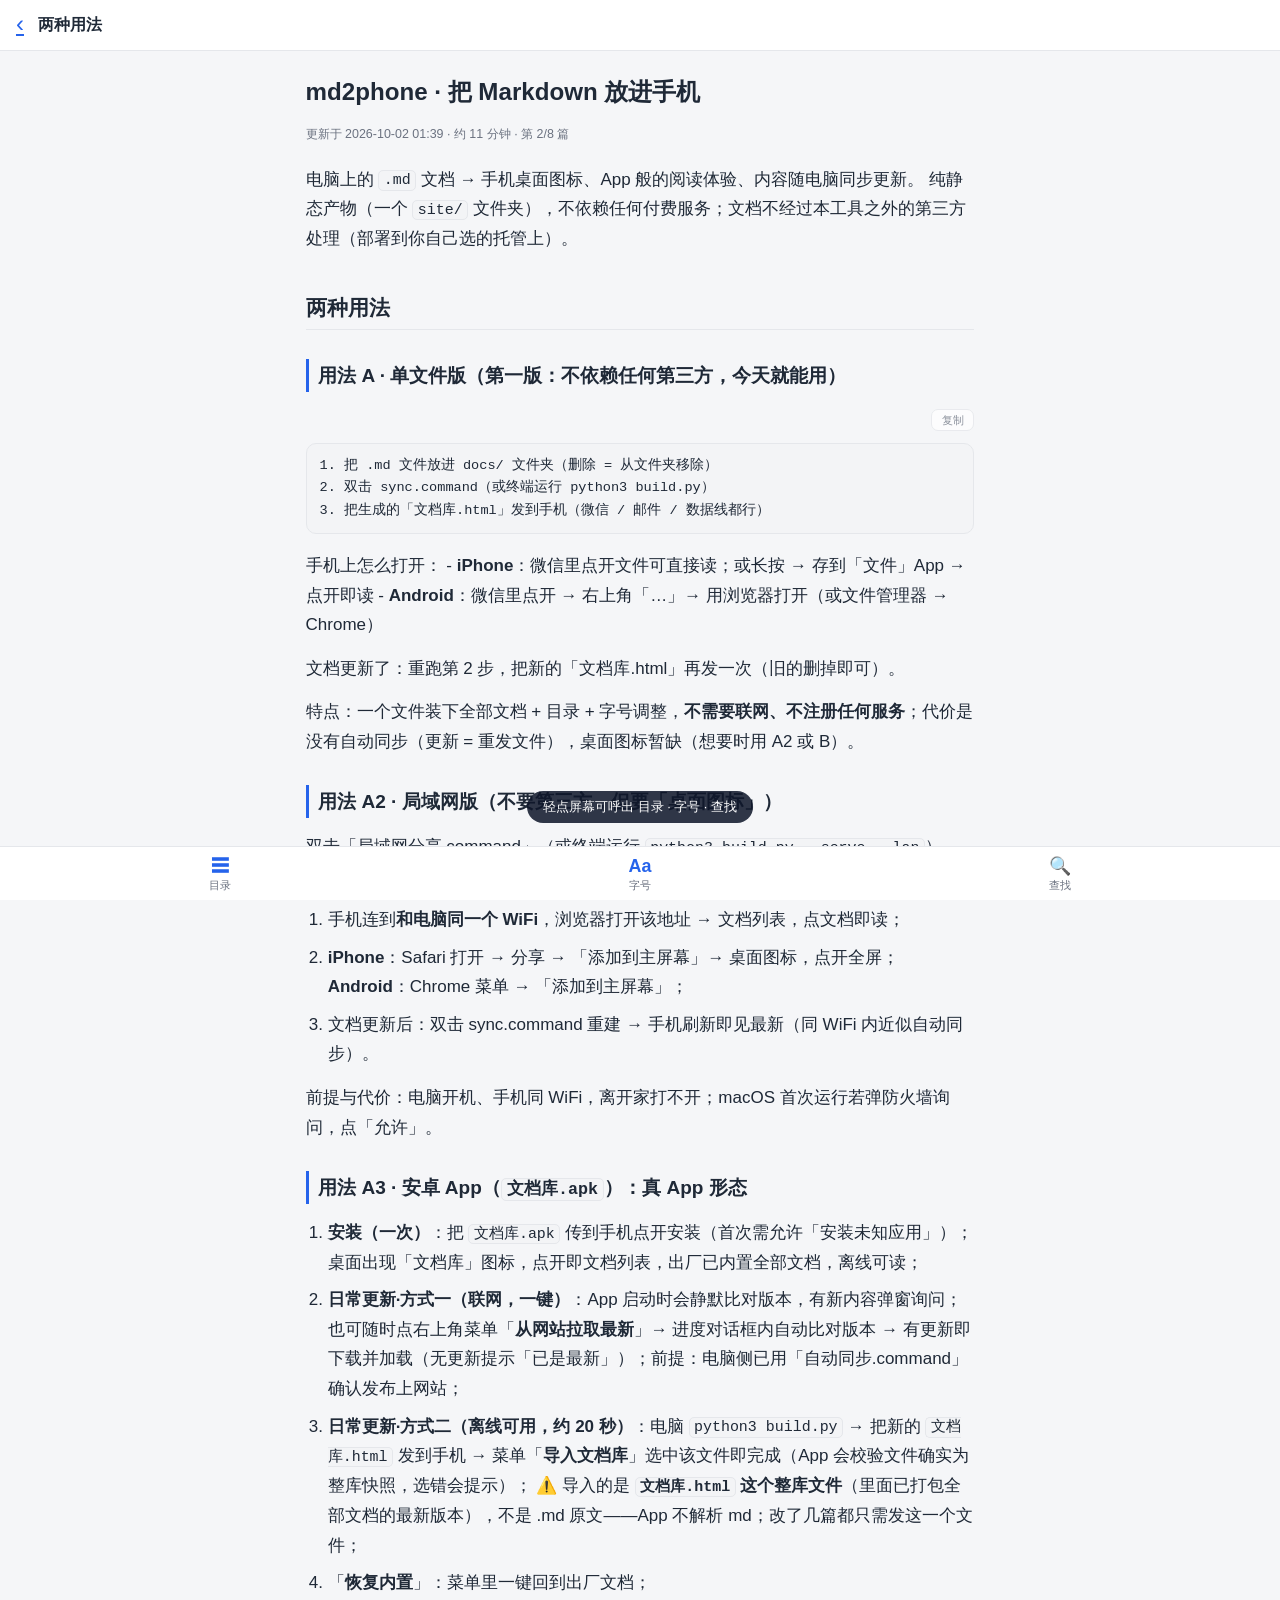
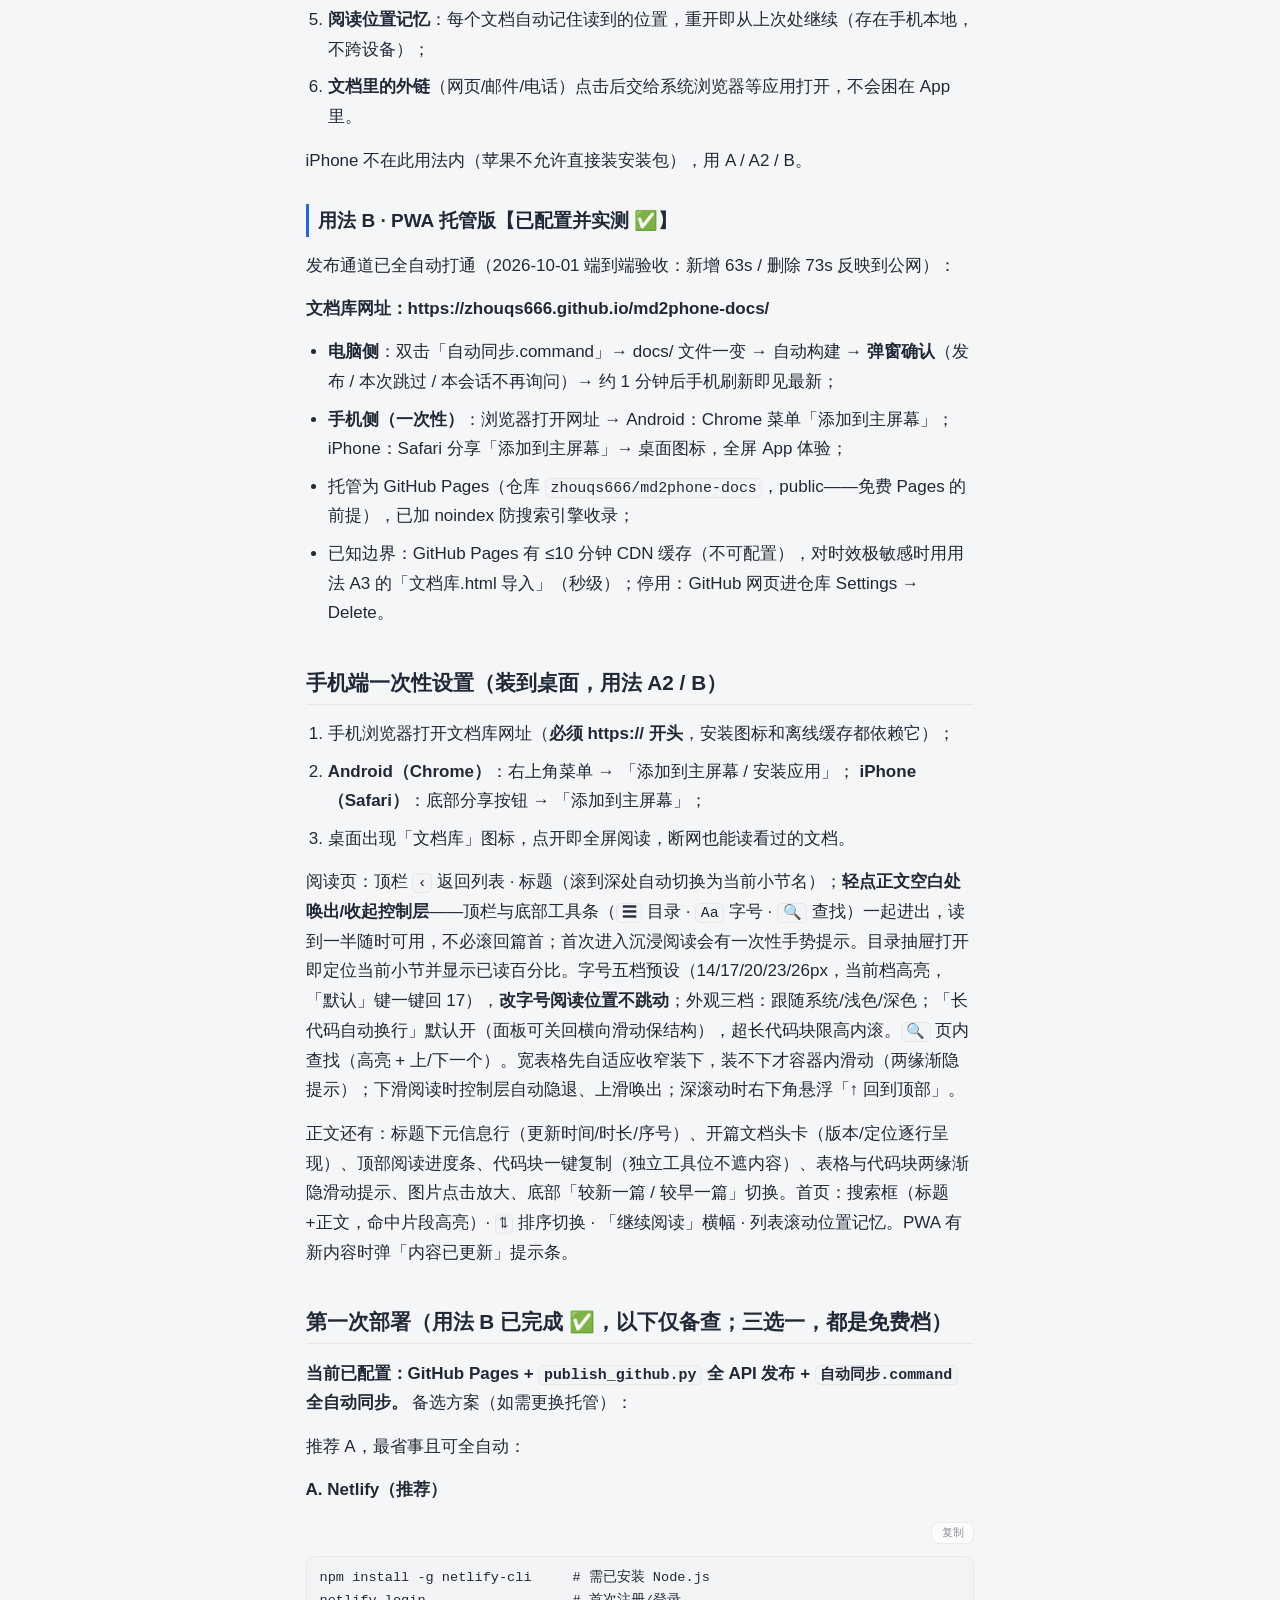
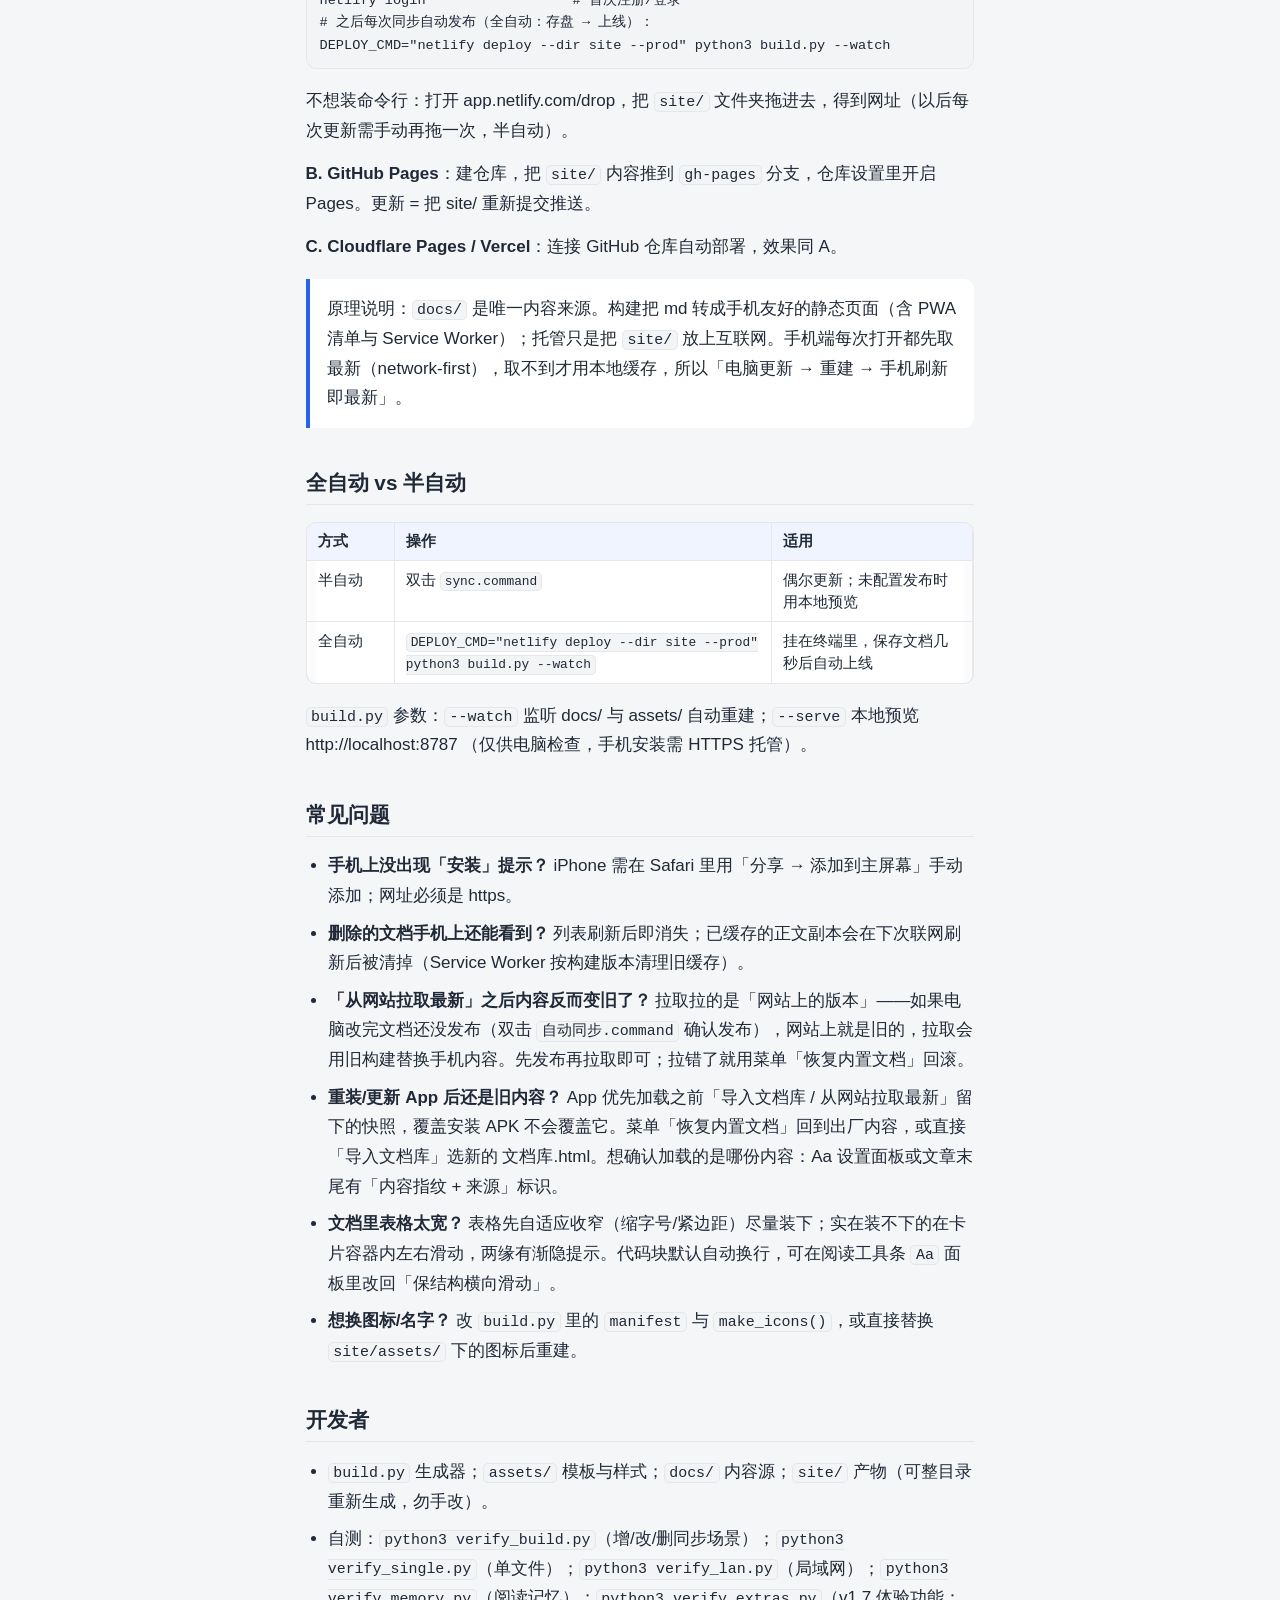
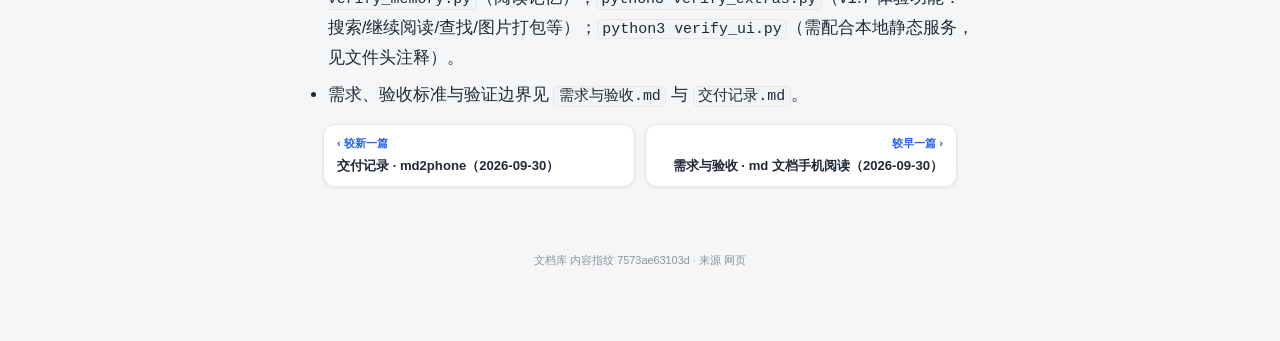
==== commit 0551c4ca: "publish 2026-10-02 01:40:03（21 files）" ====
--- a/04c6e90faa.html
+++ b/04c6e90faa.html
@@ -5,6 +5,7 @@
 <meta name="viewport" content="width=device-width,initial-scale=1,viewport-fit=cover">
 <title>md2phone · 把 Markdown 放进手机 · 文档库</title>
 <meta name="theme-color" content="#2563eb">
+<meta name="theme-color" content="#0f1419" media="(prefers-color-scheme: dark)">
 <meta name="robots" content="noindex">
 <meta name="apple-mobile-web-app-capable" content="yes">
 <meta name="apple-mobile-web-app-status-bar-style" content="default">
@@ -17,14 +18,54 @@
 <body>
 <header class="top">
   <a class="icon-btn back" href="index.html" aria-label="返回列表">‹</a>
-  <div class="title">md2phone · 把 Markdown 放进手机</div>
-  <button class="icon-btn fs" data-fs="-1" aria-label="缩小字号">A−</button>
-  <button class="icon-btn fs" data-fs="1" aria-label="放大字号">A+</button>
-  <button class="icon-btn" id="tocBtn" aria-label="目录">☰</button>
+  <div class="title" id="docTitle">md2phone · 把 Markdown 放进手机</div>
 </header>
+<div class="fs-pop" id="fsPop" hidden>
+  <div class="fs-row">
+    <span class="fs-label">字号</span>
+    <div class="fs-seg" id="fsSeg">
+      <button type="button" data-fs-preset="14">小</button>
+      <button type="button" data-fs-preset="17">标准</button>
+      <button type="button" data-fs-preset="20">大</button>
+      <button type="button" data-fs-preset="23">特大</button>
+      <button type="button" data-fs-preset="26">超大</button>
+    </div>
+    <button type="button" class="fs-reset" id="fsReset">默认</button>
+  </div>
+  <div class="fs-row">
+    <span class="fs-label">外观</span>
+    <div class="fs-seg" id="themeSeg">
+      <button type="button" data-theme-set="auto">自动</button>
+      <button type="button" data-theme-set="light">浅色</button>
+      <button type="button" data-theme-set="dark">深色</button>
+    </div>
+  </div>
+  <div class="fs-row">
+    <span class="fs-label">代码</span>
+    <button type="button" class="fs-switch" id="prewrapBtn" role="switch" aria-checked="true">
+      <span class="sw-track"><span class="sw-dot"></span></span>
+      <span class="sw-text">长代码自动换行</span>
+    </button>
+  </div>
+  <div class="fs-ver">内容指纹 7573ae63103d · 来源 <span class="fs-src">—</span></div>
+</div>
+<button class="top-btn" id="topBtn" aria-label="回到顶部">↑</button>
+<nav class="readbar" aria-label="阅读工具">
+  <button type="button" class="readbar-btn" id="tocBtn" aria-label="目录"><span class="rb-ico">☰</span><span class="rb-txt">目录</span></button>
+  <button type="button" class="readbar-btn" id="fsBtn" aria-label="字号与外观"><span class="rb-ico">Aa</span><span class="rb-txt">字号</span></button>
+  <button type="button" class="readbar-btn" id="findBtn" aria-label="页内查找"><span class="rb-ico">🔍</span><span class="rb-txt">查找</span></button>
+</nav>
+<div class="find-bar" id="findBar" hidden>
+  <input id="findInput" type="search" placeholder="在本文中查找…" autocomplete="off">
+  <span class="f-count" id="findCount"></span>
+  <button class="icon-btn" id="findPrev" aria-label="上一个">↑</button>
+  <button class="icon-btn" id="findNext" aria-label="下一个">↓</button>
+  <button class="icon-btn" id="findClose" aria-label="关闭查找">×</button>
+</div>
+<div class="progress" id="progress"></div>
 <div class="toc-backdrop"></div>
 <nav class="toc-panel" aria-label="目录">
-  <div class="toc-head">目录</div>
+  <div class="toc-head"><span>目录</span><span class="toc-pct" id="tocPct"></span></div>
 <a class="lv2" href="#_1">两种用法</a>
 <a class="lv3" href="#a">用法 A · 单文件版（第一版：不依赖任何第三方，今天就能用）</a>
 <a class="lv3" href="#a2">用法 A2 · 局域网版（不要第三方，但要「桌面图标」）</a>
@@ -37,7 +78,7 @@
 <a class="lv2" href="#_3">开发者</a>
 </nav>
 <main><article class="doc">
-<h1 id="md2phone-markdown">md2phone · 把 Markdown 放进手机</h1>
+<h1 id="md2phone-markdown">md2phone · 把 Markdown 放进手机</h1><div class="doc-meta-line">更新于 2026-10-02 01:39 · 约 11 分钟 · 第 2/8 篇</div>
 <p>电脑上的 <code>.md</code> 文档 → 手机桌面图标、App 般的阅读体验、内容随电脑同步更新。
 纯静态产物（一个 <code>site/</code> 文件夹），不依赖任何付费服务；文档不经过本工具之外的第三方处理（部署到你自己选的托管上）。</p>
 <h2 id="_1">两种用法</h2>
@@ -63,11 +104,12 @@
 <h3 id="a3-appapk-app">用法 A3 · 安卓 App（<code>文档库.apk</code>）：真 App 形态</h3>
 <ol>
 <li><strong>安装（一次）</strong>：把 <code>文档库.apk</code> 传到手机点开安装（首次需允许「安装未知应用」）；桌面出现「文档库」图标，点开即文档列表，出厂已内置全部文档，离线可读；</li>
-<li><strong>日常更新·方式一（联网，一键）</strong>：App 右上角菜单「<strong>从网站拉取最新</strong>」→ 自动比对版本 → 有更新即下载并加载（无更新提示「已是最新」）；前提：电脑侧已用「自动同步.command」确认发布上网站；</li>
-<li><strong>日常更新·方式二（离线可用，约 20 秒）</strong>：电脑 <code>python3 build.py</code> → 把新的 <code>文档库.html</code> 发到手机 → 菜单「<strong>导入文档库</strong>」选中该文件即完成；
+<li><strong>日常更新·方式一（联网，一键）</strong>：App 启动时会静默比对版本，有新内容弹窗询问；也可随时点右上角菜单「<strong>从网站拉取最新</strong>」→ 进度对话框内自动比对版本 → 有更新即下载并加载（无更新提示「已是最新」）；前提：电脑侧已用「自动同步.command」确认发布上网站；</li>
+<li><strong>日常更新·方式二（离线可用，约 20 秒）</strong>：电脑 <code>python3 build.py</code> → 把新的 <code>文档库.html</code> 发到手机 → 菜单「<strong>导入文档库</strong>」选中该文件即完成（App 会校验文件确实为整库快照，选错会提示）；
    ⚠️ 导入的是 <strong><code>文档库.html</code> 这个整库文件</strong>（里面已打包全部文档的最新版本），不是 .md 原文——App 不解析 md；改了几篇都只需发这一个文件；</li>
 <li>「<strong>恢复内置</strong>」：菜单里一键回到出厂文档；</li>
-<li><strong>阅读位置记忆</strong>：每个文档自动记住读到的位置，重开即从上次处继续（存在手机本地，不跨设备）。</li>
+<li><strong>阅读位置记忆</strong>：每个文档自动记住读到的位置，重开即从上次处继续（存在手机本地，不跨设备）；</li>
+<li><strong>文档里的外链</strong>（网页/邮件/电话）点击后交给系统浏览器等应用打开，不会困在 App 里。</li>
 </ol>
 <p>iPhone 不在此用法内（苹果不允许直接装安装包），用 A / A2 / B。</p>
 <h3 id="b-pwa">用法 B · PWA 托管版【已配置并实测 ✅】</h3>
@@ -86,7 +128,8 @@
    <strong>iPhone（Safari）</strong>：底部分享按钮 → 「添加到主屏幕」；</li>
 <li>桌面出现「文档库」图标，点开即全屏阅读，断网也能读看过的文档。</li>
 </ol>
-<p>阅读页顶部：<code>‹</code> 返回列表 · <code>A−/A+</code> 调整字号（手机会记住）· <code>☰</code> 目录（点击条目直接跳小节）。深色模式跟随系统。</p>
+<p>阅读页：顶栏 <code>‹</code> 返回列表 · 标题（滚到深处自动切换为当前小节名）；<strong>轻点正文空白处唤出/收起控制层</strong>——顶栏与底部工具条（<code>☰</code> 目录 · <code>Aa</code> 字号 · <code>🔍</code> 查找）一起进出，读到一半随时可用，不必滚回篇首；首次进入沉浸阅读会有一次性手势提示。目录抽屉打开即定位当前小节并显示已读百分比。字号五档预设（14/17/20/23/26px，当前档高亮，「默认」键一键回 17），<strong>改字号阅读位置不跳动</strong>；外观三档：跟随系统/浅色/深色；「长代码自动换行」默认开（面板可关回横向滑动保结构），超长代码块限高内滚。<code>🔍</code> 页内查找（高亮 + 上/下一个）。宽表格先自适应收窄装下，装不下才容器内滑动（两缘渐隐提示）；下滑阅读时控制层自动隐退、上滑唤出；深滚动时右下角悬浮「↑ 回到顶部」。</p>
+<p>正文还有：标题下元信息行（更新时间/时长/序号）、开篇文档头卡（版本/定位逐行呈现）、顶部阅读进度条、代码块一键复制（独立工具位不遮内容）、表格与代码块两缘渐隐滑动提示、图片点击放大、底部「较新一篇 / 较早一篇」切换。首页：搜索框（标题+正文，命中片段高亮）· <code>⇅</code> 排序切换 · 「继续阅读」横幅 · 列表滚动位置记忆。PWA 有新内容时弹「内容已更新」提示条。</p>
 <h2 id="b">第一次部署（用法 B 已完成 ✅，以下仅备查；三选一，都是免费档）</h2>
 <p><strong>当前已配置：GitHub Pages + <code>publish_github.py</code> 全 API 发布 + <code>自动同步.command</code> 全自动同步。</strong>
 备选方案（如需更换托管）：</p>
@@ -130,15 +173,19 @@
 <ul>
 <li><strong>手机上没出现「安装」提示？</strong> iPhone 需在 Safari 里用「分享 → 添加到主屏幕」手动添加；网址必须是 https。</li>
 <li><strong>删除的文档手机上还能看到？</strong> 列表刷新后即消失；已缓存的正文副本会在下次联网刷新后被清掉（Service Worker 按构建版本清理旧缓存）。</li>
-<li><strong>文档里表格太宽？</strong> 表格在手机上可左右滑动，不会撑破页面。</li>
+<li><strong>「从网站拉取最新」之后内容反而变旧了？</strong> 拉取拉的是「网站上的版本」——如果电脑改完文档还没发布（双击 <code>自动同步.command</code> 确认发布），网站上就是旧的，拉取会用旧构建替换手机内容。先发布再拉取即可；拉错了就用菜单「恢复内置文档」回滚。</li>
+<li><strong>重装/更新 App 后还是旧内容？</strong> App 优先加载之前「导入文档库 / 从网站拉取最新」留下的快照，覆盖安装 APK 不会覆盖它。菜单「恢复内置文档」回到出厂内容，或直接「导入文档库」选新的 文档库.html。想确认加载的是哪份内容：Aa 设置面板或文章末尾有「内容指纹 + 来源」标识。</li>
+<li><strong>文档里表格太宽？</strong> 表格先自适应收窄（缩字号/紧边距）尽量装下；实在装不下的在卡片容器内左右滑动，两缘有渐隐提示。代码块默认自动换行，可在阅读工具条 <code>Aa</code> 面板里改回「保结构横向滑动」。</li>
 <li><strong>想换图标/名字？</strong> 改 <code>build.py</code> 里的 <code>manifest</code> 与 <code>make_icons()</code>，或直接替换 <code>site/assets/</code> 下的图标后重建。</li>
 </ul>
 <h2 id="_3">开发者</h2>
 <ul>
 <li><code>build.py</code> 生成器；<code>assets/</code> 模板与样式；<code>docs/</code> 内容源；<code>site/</code> 产物（可整目录重新生成，勿手改）。</li>
-<li>自测：<code>python3 verify_build.py</code>（增/改/删同步场景）；<code>python3 verify_ui.py</code>（需配合本地静态服务，见文件头注释）。</li>
+<li>自测：<code>python3 verify_build.py</code>（增/改/删同步场景）；<code>python3 verify_single.py</code>（单文件）；<code>python3 verify_lan.py</code>（局域网）；<code>python3 verify_memory.py</code>（阅读记忆）；<code>python3 verify_extras.py</code>（v1.7 体验功能：搜索/继续阅读/查找/图片打包等）；<code>python3 verify_ui.py</code>（需配合本地静态服务，见文件头注释）。</li>
 <li>需求、验收标准与验证边界见 <code>需求与验收.md</code> 与 <code>交付记录.md</code>。</li>
 </ul>
+<nav class="doc-nav"><a class="prev" href="ea877eb60d.html"><span class="d-label">‹ 较新一篇</span><span class="d-title">交付记录 · md2phone（2026-09-30）</span></a><a class="next" href="899b96eadf.html"><span class="d-label">较早一篇 ›</span><span class="d-title">需求与验收 · md 文档手机阅读（2026-09-30）</span></a></nav>
+<div class="build-id">文档库 内容指纹 7573ae63103d · 来源 <span class="fs-src">—</span></div>
 </article></main>
 <script src="app.js"></script>
 </body>
--- a/style.css
+++ b/style.css
@@ -8,23 +8,68 @@
   --brand-weak: #eff4ff;
   --line: #e5e7eb;
   --code-bg: #f3f4f6;
+  --mark-bg: #fde68a;
   --shadow: 0 1px 3px rgba(15, 23, 42, .08);
+  --scroll-shadow: rgba(15, 23, 42, .16);   /* 横向可滑动渐隐提示 */
+  /* Pygments 代码高亮 token 配色（亮色） */
+  --tok-k: #7c3aed;   /* keyword */
+  --tok-s: #b45309;   /* string */
+  --tok-c: #9ca3af;   /* comment */
+  --tok-f: #1d4ed8;   /* function name */
+  --tok-t: #0e7490;   /* type / class name */
+  --tok-b: #0369a1;   /* builtin */
+  --tok-m: #b91c1c;   /* number */
+  --tok-o: #4b5563;   /* operator / punctuation */
+}
+
+/* 暗色变量：手动切换（html[data-theme="dark"]）与跟随系统（媒体查询）两处保持一致 */
+:root[data-theme="dark"] {
+  --bg: #0f1419;
+  --card: #1a2028;
+  --text: #d5dbe3;
+  --muted: #9aa4b2;
+  --brand: #6d9bff;
+  --brand-weak: #1c2740;
+  --line: #2a323d;
+  --code-bg: #242c37;
+  --mark-bg: #a16207;
+  --shadow: 0 1px 3px rgba(0, 0, 0, .4);
+  --scroll-shadow: rgba(0, 0, 0, .55);
+  --tok-k: #c4b5fd;
+  --tok-s: #fcd34d;
+  --tok-c: #6b7280;
+  --tok-f: #93c5fd;
+  --tok-t: #67e8f9;
+  --tok-b: #7dd3fc;
+  --tok-m: #fca5a5;
+  --tok-o: #9ca3af;
 }
 @media (prefers-color-scheme: dark) {
-  :root {
+  :root:not([data-theme="light"]) {
     --bg: #0f1419;
     --card: #1a2028;
-    --text: #e6e9ee;
+    --text: #d5dbe3;
     --muted: #9aa4b2;
     --brand: #6d9bff;
     --brand-weak: #1c2740;
     --line: #2a323d;
     --code-bg: #242c37;
+    --mark-bg: #a16207;
     --shadow: 0 1px 3px rgba(0, 0, 0, .4);
+    --scroll-shadow: rgba(0, 0, 0, .55);
+    --tok-k: #c4b5fd;
+    --tok-s: #fcd34d;
+    --tok-c: #6b7280;
+    --tok-f: #93c5fd;
+    --tok-t: #67e8f9;
+    --tok-b: #7dd3fc;
+    --tok-m: #fca5a5;
+    --tok-o: #9ca3af;
   }
 }
 * { box-sizing: border-box; }
-html { -webkit-text-size-adjust: 100%; }
+[hidden] { display: none !important; }
+html { -webkit-text-size-adjust: 100%; overflow-anchor: none; }
 body {
   margin: 0;
   background: var(--bg);
@@ -40,7 +85,10 @@
   padding-top: calc(.55rem + env(safe-area-inset-top));
   background: var(--card);
   border-bottom: 1px solid var(--line);
-}
+  transition: transform .25s ease;
+}
+/* 下滑阅读时顶栏与底部工具条一起隐退，上滑或点正文中央唤出（阅读沉浸） */
+body.top-hidden .top { transform: translateY(-102%); }
 .top .title {
   flex: 1; min-width: 0;
   font-size: 1rem; font-weight: 600;
@@ -57,7 +105,119 @@
 }
 .icon-btn:active { background: var(--brand-weak); }
 .icon-btn.back { font-size: 1.5rem; padding: .2rem .6rem .35rem .3rem; }
-.icon-btn.fs { font-size: .88rem; font-weight: 600; }
+.icon-btn.sort { font-size: .78rem; font-weight: 600; }
+
+/* ---- 底部阅读工具条（目录/字号/查找/回顶，与顶栏同进退） ---- */
+.readbar {
+  position: fixed; left: 0; right: 0; z-index: 8;   /* 低于目录遮罩：抽屉打开时工具条让位 */
+  bottom: 0;
+  display: flex; justify-content: space-around; align-items: stretch;
+  padding: .3rem .6rem calc(.3rem + env(safe-area-inset-bottom));
+  background: var(--card);
+  border-top: 1px solid var(--line);
+  transition: transform .25s ease;
+}
+body.top-hidden .readbar { transform: translateY(110%); }
+.readbar-btn {
+  flex: 1; max-width: 5.5rem;
+  display: flex; flex-direction: column; align-items: center; gap: .12rem;
+  border: none; background: none; color: var(--brand);
+  padding: .3rem .2rem; border-radius: .6rem;
+  cursor: pointer; -webkit-tap-highlight-color: transparent;
+}
+.readbar-btn:active { background: var(--brand-weak); }
+.readbar-btn .rb-ico { font-size: 1.12rem; line-height: 1.2; font-weight: 600; }
+.readbar-btn .rb-txt { font-size: .66rem; color: var(--muted); line-height: 1; }
+
+/* ---- 回到顶部（悬浮；工具条可见时升到其上方，隐退时落回右下角） ---- */
+.top-btn {
+  position: fixed; right: 1rem; z-index: 15;
+  bottom: calc(4.7rem + env(safe-area-inset-bottom));
+  width: 2.5rem; height: 2.5rem;
+  border: 1px solid var(--line); border-radius: 50%;
+  background: var(--card); color: var(--brand);
+  font-size: 1.05rem; line-height: 1;
+  box-shadow: 0 4px 16px rgba(0, 0, 0, .16);
+  opacity: 0; pointer-events: none;
+  transition: opacity .25s, bottom .25s ease;
+  cursor: pointer;
+}
+body.top-hidden .top-btn { bottom: calc(1rem + env(safe-area-inset-bottom)); }
+body.deep-scroll .top-btn { opacity: 1; pointer-events: auto; }
+
+/* ---- 字号/外观/代码换行 底部设置面板 ---- */
+.fs-pop {
+  position: fixed; left: .5rem; right: .5rem; z-index: 26;
+  bottom: calc(4rem + env(safe-area-inset-bottom));
+  background: var(--card);
+  border: 1px solid var(--line); border-radius: 16px;
+  box-shadow: 0 -6px 34px rgba(0, 0, 0, .2);
+  padding: .8rem .9rem;
+  animation: fs-pop-in .18s ease;
+}
+@keyframes fs-pop-in {
+  from { opacity: 0; transform: translateY(12px); }
+  to { opacity: 1; transform: none; }
+}
+.fs-row { display: flex; align-items: center; gap: .55rem; }
+.fs-row + .fs-row { margin-top: .75rem; }
+.fs-label { font-size: .8rem; color: var(--muted); width: 2.6em; flex: none; }
+.fs-seg {
+  flex: 1; display: flex; gap: .25rem;
+  background: var(--bg); border-radius: 10px; padding: .18rem;
+}
+.fs-seg button {
+  flex: 1; border: none; background: none; color: var(--text);
+  font-size: .8rem; padding: .38rem 0; border-radius: 8px;
+  cursor: pointer; -webkit-tap-highlight-color: transparent;
+}
+.fs-seg button:active { background: var(--brand-weak); }
+.fs-seg button.on { background: var(--card); color: var(--brand); font-weight: 700; box-shadow: var(--shadow); }
+.fs-reset {
+  flex: none; border: 1px solid var(--line); background: none; color: var(--muted);
+  font-size: .74rem; padding: .34rem .6rem; border-radius: 999px; cursor: pointer;
+}
+.fs-switch {
+  flex: 1; display: flex; align-items: center; gap: .5rem;
+  border: none; background: none; padding: .1rem 0;
+  cursor: pointer; -webkit-tap-highlight-color: transparent;
+}
+.fs-switch .sw-track {
+  flex: none; width: 2.15rem; height: 1.3rem; border-radius: 999px;
+  background: var(--line); position: relative; transition: background .18s;
+}
+.fs-switch .sw-dot {
+  position: absolute; top: .14rem; left: .16rem;
+  width: 1.02rem; height: 1.02rem; border-radius: 50%;
+  background: #fff; box-shadow: 0 1px 3px rgba(0, 0, 0, .3);
+  transition: transform .18s;
+}
+.fs-switch[aria-checked="true"] .sw-track { background: var(--brand); }
+.fs-switch[aria-checked="true"] .sw-dot { transform: translateX(.82rem); }
+.fs-switch .sw-text { font-size: .84rem; color: var(--text); }
+
+/* ---- 搜索（列表页） ---- */
+.search-row { max-width: 40rem; margin: .8rem auto 0; padding: 0 .9rem; }
+.search-box {
+  display: flex; align-items: center; gap: .15rem;
+  background: var(--card);
+  border: 1px solid var(--line); border-radius: 12px;
+  padding: .05rem .35rem .05rem .75rem;
+  box-shadow: var(--shadow);
+}
+.search-box .s-ico { color: var(--muted); font-size: 1rem; }
+.search-box input {
+  flex: 1; min-width: 0;
+  border: none; background: none; outline: none;
+  padding: .55rem 0; font-size: .95rem; color: var(--text);
+}
+.search-box input::placeholder { color: var(--muted); }
+.search-box .s-clear { font-size: 1.1rem; color: var(--muted); padding: .35rem .5rem; }
+.search-count { font-size: .78rem; color: var(--muted); padding: .5rem .2rem 0; }
+mark {
+  background: var(--mark-bg); color: var(--text);
+  padding: 0 .1em; border-radius: 3px;
+}
 
 /* ---- 首页列表 ---- */
 .list { max-width: 40rem; margin: 0 auto; padding: 1rem .9rem 2rem; }
@@ -73,11 +233,43 @@
 }
 .card:active { background: var(--brand-weak); }
 .card h2 { margin: 0 0 .35rem; font-size: 1.02rem; line-height: 1.5; }
+.card .sum {
+  font-size: .82rem; color: var(--muted); line-height: 1.6;
+  margin: 0 0 .35rem;
+  display: -webkit-box; -webkit-line-clamp: 1; -webkit-box-orient: vertical;
+  overflow: hidden;
+}
+.card .snippet {
+  font-size: .8rem; line-height: 1.6; color: var(--text);
+  background: var(--brand-weak); border-radius: 8px;
+  padding: .4rem .6rem; margin: .1rem 0 .35rem;
+  overflow-wrap: break-word;
+}
 .card .meta { font-size: .78rem; color: var(--muted); }
+.list.filtering .card { display: none; }
+.list.filtering .card.hit-title, .list.filtering .card.hit-body { display: block; }
+
+/* 继续阅读（首页横幅，数据来自阅读位置记忆） */
+.resume-card {
+  display: block;
+  background: var(--brand-weak);
+  border: 1px solid transparent;
+  border-radius: 14px;
+  padding: .85rem 1.1rem;
+  margin-bottom: .9rem;
+  color: inherit; text-decoration: none;
+}
+.resume-card:active { filter: brightness(.97); }
+.resume-card .r-label { font-size: .74rem; font-weight: 700; color: var(--brand); letter-spacing: .04em; }
+.resume-card .r-title { display: block; font-weight: 600; margin-top: .2rem; }
+.resume-card .r-meta { display: block; font-size: .76rem; color: var(--muted); margin-top: .15rem; }
 .empty {
   text-align: center; color: var(--muted);
   padding: 3.5rem 1rem; font-size: .92rem; line-height: 2;
 }
+/* 内容身份标识（页脚 / 设置面板，排障用） */
+.build-id { text-align: center; color: var(--muted); opacity: .75; font-size: .68rem; padding-top: 1rem; }
+.fs-ver { margin-top: .8rem; border-top: 1px dashed var(--line); padding-top: .6rem; color: var(--muted); font-size: .7rem; }
 .foot {
   max-width: 40rem; margin: 0 auto;
   padding: 0 1rem calc(1.5rem + env(safe-area-inset-bottom));
@@ -87,38 +279,92 @@
 /* ---- 阅读页 ---- */
 main > .doc, main > article {
   max-width: 44rem; margin: 0 auto;
-  padding: 1.15rem 1.1rem calc(4rem + env(safe-area-inset-bottom));
-}
+  padding: 1.15rem 1.1rem calc(4.5rem + env(safe-area-inset-bottom));
+}
+.doc { overflow-wrap: break-word; }   /* 长词/长 URL 断行，杜绝正文横向溢出 */
 .doc h1 { font-size: 1.42em; line-height: 1.4; margin: .2em 0 .8em; }
 .doc h2 {
   font-size: 1.22em; line-height: 1.45;
   margin: 1.9em 0 .7em; padding-bottom: .3em;
   border-bottom: 1px solid var(--line);
 }
-.doc h3 { font-size: 1.08em; margin: 1.5em 0 .5em; }
-.doc h4 { font-size: 1em; margin: 1.3em 0 .4em; }
+.doc h3 {
+  font-size: 1.12em; margin: 1.5em 0 .5em;
+  padding-left: .5em;
+  border-left: 3px solid var(--brand);
+}
+.doc h4 { font-size: 1em; margin: 1.3em 0 .4em; font-weight: 600; }
 .doc p { margin: .8em 0; }
-.doc ul, .doc ol { padding-left: 1.5em; margin: .8em 0; }
-.doc li { margin: .3em 0; }
-.doc li > p { margin: .3em 0; }
+.doc ul, .doc ol { padding-left: 1.3em; margin: .8em 0; }
+.doc li { margin: .45em 0; }
+.doc li > p { margin: .25em 0; }
 .doc a { color: var(--brand); }
 .doc hr { border: none; border-top: 1px solid var(--line); margin: 2em 0; }
 .doc img { max-width: 100%; height: auto; border-radius: 10px; }
+.doc img.zoomable { cursor: zoom-in; }
 .doc blockquote {
   margin: 1em 0; padding: .55em 1em;
   border-left: 4px solid var(--brand);
   background: var(--card); border-radius: 0 10px 10px 0;
-  color: var(--muted);
+  color: var(--text);
 }
 .doc blockquote p { margin: .35em 0; }
 
-/* 表格：容器内横向滚动，不撑破页面 */
+/* 文档头卡：开篇 meta（版本/定位/使用方式），由首个 blockquote 升级而来 */
+.doc-meta {
+  background: var(--card);
+  border: 1px solid var(--line);
+  border-left: 3px solid var(--brand);
+  border-radius: 10px;
+  padding: .65em .95em;
+  margin: 0 0 1.3em;
+  font-size: .93em; line-height: 1.7;
+}
+.doc-meta p { margin: .28em 0; }
+
+/* 阅读页 h1 下的元信息行 */
+.doc-meta-line {
+  color: var(--muted); font-size: .78rem;
+  margin: -0.3em 0 1.5em;
+}
+
+/* 「目录」标题下的自带目录列表：压缩渲染，不占两屏 */
+.doc ul.toc-list { font-size: .92em; line-height: 1.6; }
+.doc ul.toc-list li { margin: .12em 0; }
+
+/* 变更记录折叠（查阅型内容，不占阅读动线） */
+details.changelog {
+  margin: .8em 0 1.5em;
+  border: 1px solid var(--line); border-radius: 10px;
+  background: var(--card);
+}
+details.changelog summary {
+  cursor: pointer; list-style: none;
+  color: var(--brand); font-size: .88rem; font-weight: 600;
+  padding: .55em .95em;
+}
+details.changelog summary::-webkit-details-marker { display: none; }
+details.changelog[open] summary { border-bottom: 1px solid var(--line); }
+details.changelog > *:not(summary) { margin: .8em 1em; }
+
+/* 表格：先自适应收窄（.compact 由 JS 在溢出时挂上），仍放不下才容器内横滑；
+   两缘渐隐提示「还能滑」。 */
 .table-wrap {
   overflow-x: auto; -webkit-overflow-scrolling: touch;
   margin: 1em 0;
   border: 1px solid var(--line); border-radius: 10px;
-  background: var(--card);
-}
+  background-color: var(--card);
+  background-image:
+    linear-gradient(to right, var(--card), rgba(0,0,0,0) 22px),
+    linear-gradient(to left, var(--card), rgba(0,0,0,0) 22px),
+    linear-gradient(to right, var(--scroll-shadow), rgba(0,0,0,0) 10px),
+    linear-gradient(to left, var(--scroll-shadow), rgba(0,0,0,0) 10px);
+  background-repeat: no-repeat;
+  background-attachment: local, local, scroll, scroll;
+  background-position: left center, right center, left center, right center;
+  background-size: 28px 100%, 28px 100%, 12px 100%, 12px 100%;
+}
+.table-wrap:focus-visible { outline: 2px solid var(--brand); outline-offset: 2px; }
 .doc table { border-collapse: collapse; font-size: .86em; line-height: 1.55; }
 .doc th, .doc td {
   padding: .5em .75em;
@@ -127,31 +373,126 @@
   text-align: left; vertical-align: top;
   min-width: 6em; /* 防止窄列被压成一字一行（中文短词 4 字需 ~5.5em） */
 }
-.doc th { white-space: nowrap; background: var(--brand-weak); font-weight: 600; }
+.doc th { background: var(--brand-weak); font-weight: 600; }
 .doc tr:last-child td { border-bottom: none; }
-
-/* 代码块 */
+/* 自适应紧凑档：缩字号、收 padding、允许任意断行——多数「放不下」的表格就此装下 */
+.table-wrap.compact { background-image: none; }
+.table-wrap.compact table { font-size: .78em; }
+.table-wrap.compact th, .table-wrap.compact td {
+  padding: .4em .55em; min-width: 2em; overflow-wrap: anywhere;
+}
+
+/* 代码块：默认换行（阅读优先，body.code-wrap）；
+   关闭换行时容器内横滑 + 两缘渐隐；超高块限高内滚，不打断阅读动线。 */
 .doc pre {
-  background: var(--code-bg);
+  background-color: var(--code-bg);
   border: 1px solid var(--line);
   border-radius: 10px;
   padding: .8em .95em;
-  overflow-x: auto; -webkit-overflow-scrolling: touch;
+  overflow: auto; -webkit-overflow-scrolling: touch;
+  max-height: 65vh;
   font-size: .8em; line-height: 1.65;
-}
+  background-image:
+    linear-gradient(to right, var(--code-bg), rgba(0,0,0,0) 22px),
+    linear-gradient(to left, var(--code-bg), rgba(0,0,0,0) 22px),
+    linear-gradient(to right, var(--scroll-shadow), rgba(0,0,0,0) 10px),
+    linear-gradient(to left, var(--scroll-shadow), rgba(0,0,0,0) 10px);
+  background-repeat: no-repeat;
+  background-attachment: local, local, scroll, scroll;
+  background-position: left center, right center, left center, right center;
+  background-size: 28px 100%, 28px 100%, 12px 100%, 12px 100%;
+}
+.doc pre:focus-visible { outline: 2px solid var(--brand); outline-offset: 2px; }
+body.code-wrap .doc pre {
+  white-space: pre-wrap; word-break: break-word; overflow-x: hidden;
+  background-image: none;
+}
+.pre-wrap { position: relative; margin: 1em 0; padding-top: 2.1rem; }
+.pre-wrap pre { margin: 0; }
 .doc code {
   font-family: ui-monospace, SFMono-Regular, Menlo, Consolas, monospace;
   background: var(--code-bg);
-  padding: .12em .35em; border-radius: 5px;
+  border: 1px solid var(--line);
+  padding: .08em .3em; border-radius: 5px;
   font-size: .88em;
-}
-.doc pre code { background: none; padding: 0; font-size: 1em; }
+  overflow-wrap: anywhere;   /* 行内长 token（路径/hash/URL）断行不撑破版面 */
+}
+.doc pre code { background: none; border: none; padding: 0; font-size: 1em; }
 .codehilite { background: var(--code-bg); border-radius: 10px; }
-.codehilite pre { border: none; margin: 0; background: none; }
+.codehilite pre { border: none; margin: 0; }
+.copy-btn {
+  position: absolute; top: 0; right: 0;
+  border: 1px solid var(--line);
+  background: var(--card); color: var(--muted);
+  font-size: .68rem; line-height: 1;
+  padding: .28rem .6rem; border-radius: 7px;
+  cursor: pointer; opacity: .75;
+}
+.copy-btn:active, .copy-btn.ok { opacity: 1; }
+.copy-btn.ok { color: var(--brand); border-color: var(--brand); }
+
+/* Pygments 代码高亮 token（取色走上方 CSS 变量，亮/暗自动适配） */
+.codehilite .k, .codehilite .kn, .codehilite .kc, .codehilite .kr,
+.codehilite .kp, .codehilite .ow, .codehilite .kt { color: var(--tok-k); font-weight: 600; }
+.codehilite .s, .codehilite .s1, .codehilite .s2, .codehilite .sd,
+.codehilite .sa, .codehilite .sb, .codehilite .sc, .codehilite .se,
+.codehilite .si, .codehilite .sx { color: var(--tok-s); }
+.codehilite .c, .codehilite .c1, .codehilite .cm, .codehilite .ch,
+.codehilite .cs, .codehilite .cd { color: var(--tok-c); font-style: italic; }
+.codehilite .nf, .codehilite .fm { color: var(--tok-f); font-weight: 600; }
+.codehilite .nc, .codehilite .ne, .codehilite .nn { color: var(--tok-t); font-weight: 600; }
+.codehilite .nb, .codehilite .bp { color: var(--tok-b); }
+.codehilite .m, .codehilite .mi, .codehilite .mf, .codehilite .mh,
+.codehilite .mo, .codehilite .il { color: var(--tok-m); }
+.codehilite .o, .codehilite .op, .codehilite .p { color: var(--tok-o); }
+.codehilite .err { border: none; }
+.codehilite .gd { background: rgba(239, 68, 68, .16); }
+.codehilite .gi { background: rgba(34, 197, 94, .16); }
+
+/* 单文件版搜索跳转落点闪烁 */
+.single-doc.flash { animation: flashbg 1.2s ease-out; }
+@keyframes flashbg {
+  0% { background: var(--brand-weak); }
+  100% { background: transparent; }
+}
+
+/* ---- 阅读进度条 ---- */
+.progress {
+  position: fixed; top: 0; left: 0; z-index: 40;
+  height: 3px; width: 0;
+  background: var(--brand);
+  pointer-events: none;
+  transition: width .08s linear;
+}
+
+/* ---- 上一篇 / 下一篇 ---- */
+.doc-nav {
+  display: flex; gap: .6rem;
+  max-width: 44rem; margin: 0 auto;
+  padding: 0 1.1rem calc(3rem + env(safe-area-inset-bottom));
+}
+.doc-nav a, .doc-nav .doc-nav-side {
+  flex: 1; min-width: 0;
+  display: block;
+  background: var(--card);
+  border: 1px solid var(--line); border-radius: 12px;
+  padding: .6rem .8rem;
+  text-decoration: none; color: inherit;
+  box-shadow: var(--shadow);
+}
+.doc-nav a:active { background: var(--brand-weak); }
+.doc-nav .next { text-align: right; }
+.doc-nav .d-label { display: block; font-size: .7rem; color: var(--brand); font-weight: 600; }
+.doc-nav .d-title {
+  display: block; margin-top: .15rem;
+  font-size: .82rem; font-weight: 600; line-height: 1.5;
+  white-space: nowrap; overflow: hidden; text-overflow: ellipsis;
+}
+.doc-nav .doc-nav-side { background: none; border-style: dashed; box-shadow: none; }
 
 /* ---- 目录抽屉 ---- */
 .toc-backdrop {
-  position: fixed; inset: 0; z-index: 19;
+  position: fixed; inset: 0; z-index: 9;   /* 低于顶栏：☰ 可再次点击关闭 */
   background: rgba(0, 0, 0, .38);
   opacity: 0; pointer-events: none; transition: opacity .2s;
 }
@@ -168,10 +509,12 @@
 }
 body.toc-open .toc-panel { transform: none; }
 .toc-head {
+  display: flex; justify-content: space-between; align-items: baseline;
   font-size: .82rem; color: var(--muted); font-weight: 600;
   padding: .2rem .9rem .55rem;
   border-bottom: 1px solid var(--line); margin-bottom: .4rem;
 }
+.toc-head .toc-pct { font-weight: 400; font-size: .74rem; }
 .toc-panel a {
   display: block;
   padding: .45em .9em;
@@ -179,6 +522,80 @@
   font-size: .86em; line-height: 1.5;
   border-radius: 8px;
 }
-.toc-panel a:active { background: var(--brand-weak); }
+.toc-panel a:active, .toc-panel a.active { background: var(--brand-weak); }
+.toc-panel a.active { color: var(--brand); font-weight: 600; }
 .toc-panel a.lv3 { padding-left: 2em; color: var(--muted); font-size: .8em; }
+.toc-panel a.lv3.active { color: var(--brand); }
 .toc-none { padding: 1em .9rem; color: var(--muted); font-size: .85em; }
+
+/* ---- 页内查找条（阅读页） ---- */
+.find-bar {
+  position: fixed; top: 0; left: 0; right: 0; z-index: 30;
+  display: flex; align-items: center; gap: .1rem;
+  padding: .45rem .5rem;
+  padding-top: calc(.45rem + env(safe-area-inset-top));
+  background: var(--card);
+  border-bottom: 1px solid var(--line);
+  box-shadow: var(--shadow);
+}
+.find-bar input {
+  flex: 1; min-width: 0;
+  border: 1px solid var(--line); border-radius: 10px;
+  background: var(--bg); color: var(--text);
+  padding: .45rem .7rem; font-size: .92rem; outline: none;
+}
+.find-bar .f-count {
+  flex: none; font-size: .74rem; color: var(--muted);
+  min-width: 3.2em; text-align: center; white-space: nowrap;
+}
+mark.cur { background: #f59e0b; color: #1f2937; }
+
+/* ---- 图片灯箱 ---- */
+.lightbox {
+  position: fixed; inset: 0; z-index: 60;
+  display: flex; align-items: center; justify-content: center;
+  background: rgba(0, 0, 0, .88);
+  opacity: 0; pointer-events: none; transition: opacity .2s;
+  cursor: zoom-out;
+}
+body.img-zoom .lightbox { opacity: 1; pointer-events: auto; }
+.lightbox img {
+  max-width: 96vw; max-height: 92vh;
+  border-radius: 6px; box-shadow: 0 8px 40px rgba(0, 0, 0, .5);
+}
+
+/* ---- 首次沉浸阅读的手势提示 ---- */
+.toast {
+  position: fixed; left: 50%; bottom: calc(4.8rem + env(safe-area-inset-bottom));
+  z-index: 45;
+  transform: translate(-50%, 8px);
+  background: rgba(15, 23, 42, .86); color: #fff;
+  font-size: .8rem; line-height: 1;
+  padding: .6rem 1rem; border-radius: 999px;
+  opacity: 0; pointer-events: none;
+  transition: opacity .3s, transform .3s, bottom .25s ease;
+}
+body.top-hidden .toast { bottom: calc(1.2rem + env(safe-area-inset-bottom)); }
+.toast.show { opacity: 1; transform: translate(-50%, 0); }
+
+/* ---- SW 更新提示条 ---- */
+.sw-banner {
+  position: fixed; left: 50%; bottom: calc(1rem + env(safe-area-inset-bottom));
+  z-index: 50;
+  display: flex; align-items: center; gap: .6rem;
+  background: var(--card);
+  border: 1px solid var(--line); border-radius: 999px;
+  padding: .45rem .5rem .45rem 1.05rem;
+  box-shadow: 0 6px 24px rgba(0, 0, 0, .22);
+  font-size: .82rem;
+  opacity: 0; pointer-events: none;
+  transform: translate(-50%, 10px);
+  transition: opacity .25s, transform .25s;
+}
+body.sw-update .sw-banner { opacity: 1; pointer-events: auto; transform: translate(-50%, 0); }
+.sw-banner button {
+  flex: none;
+  border: none; background: var(--brand); color: #fff;
+  font-size: .78rem; padding: .35rem .8rem; border-radius: 999px;
+  cursor: pointer;
+}
